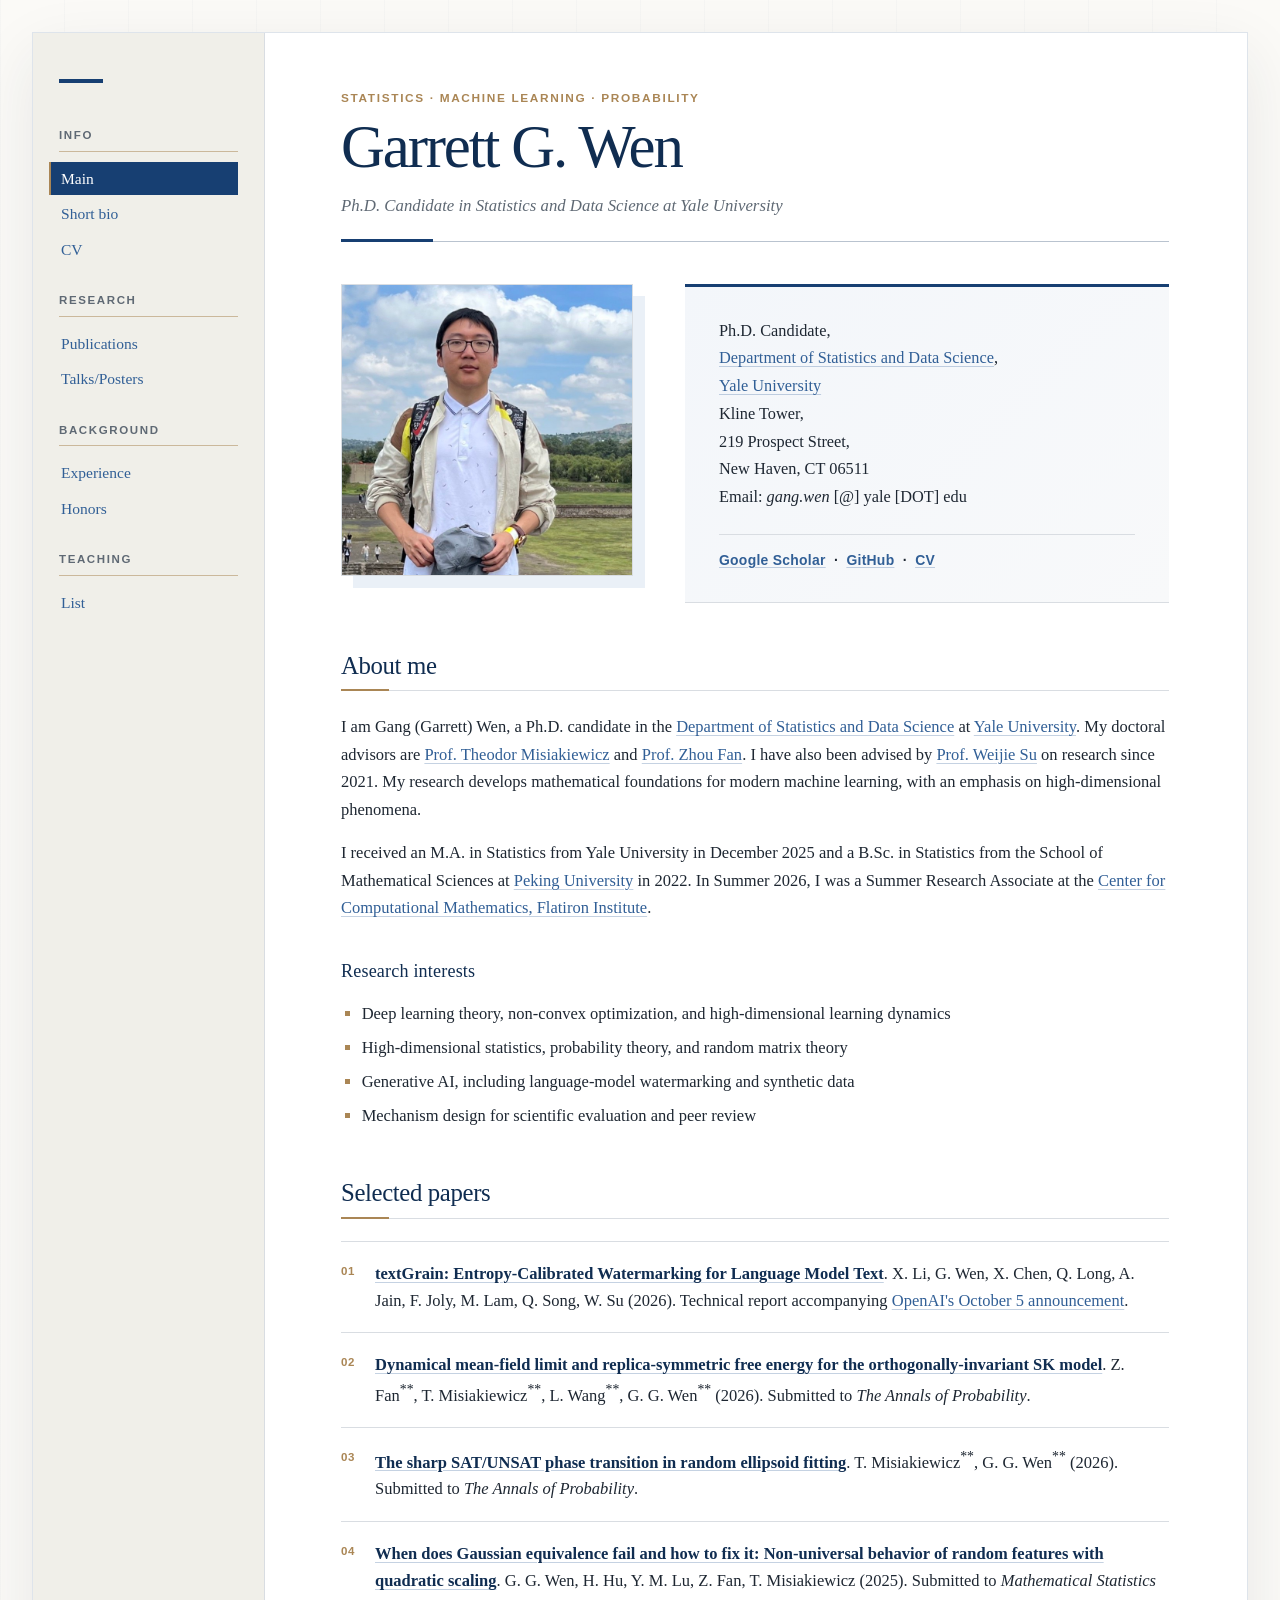
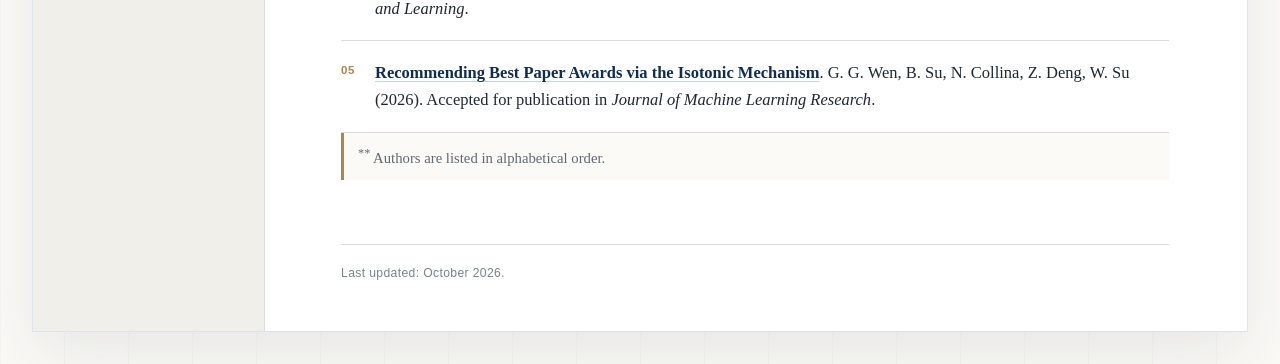
==== index.html @ 4023f6bf "Refine homepage selected papers" ====
<!DOCTYPE html>
<html lang="en">
<head>
  <meta charset="utf-8">
  <meta name="viewport" content="width=device-width, initial-scale=1">
  <meta name="description" content="Garrett G. Wen — Ph.D. candidate in Statistics and Data Science at Yale University.">
  <link rel="icon" type="image/png" sizes="32x32" href="assets/favicon-32x32.png">
  <link rel="icon" type="image/png" sizes="16x16" href="assets/favicon-16x16.png">
  <link rel="icon" type="image/png" sizes="192x192" href="assets/favicon-192x192.png">
  <link rel="apple-touch-icon" sizes="180x180" href="assets/apple-touch-icon.png">
  <link rel="stylesheet" href="jemdoc.css">
  <title>Garrett G. Wen</title>
</head>
<body>
<a class="skip-link" href="#layout-content">Skip to content</a>
<div class="site-shell">
  <aside id="layout-menu" aria-label="Site navigation">
    <nav class="menu-groups">
      <div class="menu-group">
        <div class="menu-category">Info</div>
        <div class="menu-item"><a href="index.html" class="current" aria-current="page">Main</a></div>
        <div class="menu-item"><a href="bio.html">Short bio</a></div>
        <div class="menu-item"><a href="files/CV_Garrett_Wen.pdf">CV</a></div>
      </div>
      <div class="menu-group">
        <div class="menu-category">Research</div>
        <div class="menu-item"><a href="publications.html">Publications</a></div>
        <div class="menu-item"><a href="talks.html">Talks/Posters</a></div>
      </div>
      <div class="menu-group">
        <div class="menu-category">Background</div>
        <div class="menu-item"><a href="experience.html">Experience</a></div>
        <div class="menu-item"><a href="honors.html">Honors</a></div>
      </div>
      <div class="menu-group">
        <div class="menu-category">Teaching</div>
        <div class="menu-item"><a href="teaching.html">List</a></div>
      </div>
    </nav>
  </aside>

  <main id="layout-content">
    <div id="toptitle" class="hero-title">
      <p class="eyebrow">Statistics · Machine Learning · Probability</p>
      <h1>Garrett G. Wen</h1>
      <p class="hero-subtitle">Ph.D. Candidate in Statistics and Data Science at Yale University</p>
    </div>

    <table class="imgtable">
      <tbody><tr>
        <td>
          <img class="profile-photo" src="assets/garrett-wen-profile-square.jpg" alt="Portrait of Garrett G. Wen outdoors" width="760" height="752" fetchpriority="high" decoding="async">
        </td>
        <td class="contact-block">
          <p>
            Ph.D. Candidate,<br>
            <a href="https://statistics.yale.edu">Department of Statistics and Data Science</a>,<br>
            <a href="https://www.yale.edu">Yale University</a><br>
            Kline Tower,<br>
            219 Prospect Street,<br>
            New Haven, CT 06511<br>
            Email: <i>gang.wen</i> [@] yale [DOT] edu
          </p>
          <p class="contact-links">
            <a href="https://scholar.google.com/citations?user=B0SGjmwAAAAJ&amp;hl=en">Google Scholar</a>
            &nbsp;·&nbsp;
            <a href="https://github.com/garrettwen">GitHub</a>
            &nbsp;·&nbsp;
            <a href="files/CV_Garrett_Wen.pdf">CV</a>
          </p>
        </td>
      </tr></tbody>
    </table>

    <h2>About me</h2>
    <p>
      I am Gang (Garrett) Wen, a Ph.D. candidate in the
      <a href="https://statistics.yale.edu">Department of Statistics and Data Science</a>
      at <a href="https://www.yale.edu">Yale University</a>. My doctoral advisors are
      <a href="https://misiakie.github.io">Prof. Theodor Misiakiewicz</a> and
      <a href="http://www.stat.yale.edu/~zf59/">Prof. Zhou Fan</a>.
      I have also been advised by
      <a href="https://www.weijie-su.com/">Prof. Weijie Su</a>
      on research since 2021.
      My research develops mathematical foundations for modern machine learning,
      with an emphasis on high-dimensional phenomena.
    </p>
    <p>
      I received an M.A. in Statistics from Yale University in December 2025 and a B.Sc.
      in Statistics from the School of Mathematical Sciences at
      <a href="https://english.pku.edu.cn">Peking University</a> in 2022.
      In Summer 2026, I was a Summer Research Associate at the
      <a href="https://www.simonsfoundation.org/flatiron/center-for-computational-mathematics/">
      Center for Computational Mathematics, Flatiron Institute</a>.
    </p>

    <h3>Research interests</h3>
    <ul>
      <li><p>Deep learning theory, non-convex optimization, and high-dimensional learning dynamics</p></li>
      <li><p>High-dimensional statistics, probability theory, and random matrix theory</p></li>
      <li><p>Generative AI, including language-model watermarking and synthetic data</p></li>
      <li><p>Mechanism design for scientific evaluation and peer review</p></li>
    </ul>

    <h2>Selected papers</h2>
    <ul class="paper-list">
      <li>
        <p>
          <a class="paper-title" href="https://cdn.openai.com/pdf/e9508624-d767-41b6-a26d-e34ca798ada6/textgrain-entropy-calibrated-watermarking-for-language-model-text.pdf">textGrain: Entropy-Calibrated Watermarking for Language Model Text</a>.
          X. Li, G. Wen, X. Chen, Q. Long, A. Jain, F. Joly, M. Lam, Q. Song, W. Su (2026).
          Technical report accompanying <a href="https://openai.com/index/eu-text-provenance/">OpenAI's October 5 announcement</a>.
        </p>
      </li>
      <li>
        <p>
          <a class="paper-title" href="https://arxiv.org/abs/2607.10102">Dynamical mean-field limit and replica-symmetric free energy for the orthogonally-invariant SK model</a>.
          Z. Fan<sup>**</sup>, T. Misiakiewicz<sup>**</sup>, L. Wang<sup>**</sup>,
          G. G. Wen<sup>**</sup> (2026). Submitted to <span class="venue">The Annals of Probability</span>.
        </p>
      </li>
      <li>
        <p>
          <a class="paper-title" href="https://arxiv.org/abs/2608.10184">The sharp SAT/UNSAT phase transition in random ellipsoid fitting</a>.
          T. Misiakiewicz<sup>**</sup>, G. G. Wen<sup>**</sup> (2026).
          Submitted to <span class="venue">The Annals of Probability</span>.
        </p>
      </li>
      <li>
        <p>
          <a class="paper-title" href="https://arxiv.org/abs/2512.03325">When does Gaussian equivalence fail and how to fix it: Non-universal behavior of random features with quadratic scaling</a>.
          G. G. Wen, H. Hu, Y. M. Lu, Z. Fan, T. Misiakiewicz (2025).
          Submitted to <span class="venue">Mathematical Statistics and Learning</span>.
        </p>
      </li>
      <li>
        <p>
          <a class="paper-title" href="https://arxiv.org/abs/2601.15249">Recommending Best Paper Awards via the Isotonic Mechanism</a>.
          G. G. Wen, B. Su, N. Collina, Z. Deng, W. Su (2026).
          Accepted for publication in <span class="venue">Journal of Machine Learning Research</span>.
        </p>
      </li>
    </ul>
    <p class="note"><sup>**</sup> Authors are listed in alphabetical order.</p>

    <footer class="footer">
      <p>Last updated: October 2026.</p>
    </footer>
  </main>
</div>
</body>
</html>
---- jemdoc.css ----
/* Editorial academic theme inspired by Theodor Misiakiewicz's Jemdoc site.
   It preserves the grouped navigation and blue academic vocabulary while
   improving typography, spacing, hierarchy, and responsive behavior. */

:root {
  --paper: #fbfaf7;
  --surface: #ffffff;
  --navy: #173f72;
  --navy-deep: #102d51;
  --blue: #315f96;
  --blue-soft: #eaf0f7;
  --gold: #aa8655;
  --ink: #1e2732;
  --muted: #5f6974;
  --line: #d9dde2;
  --line-strong: #b9c3cf;
  --menu-bg: #f0efe9;
  --page-width: 1240px;
  --menu-width: 232px;
  --shadow: 0 22px 60px rgba(30, 39, 50, 0.09);
}

* { box-sizing: border-box; }

html {
  background: var(--paper);
  color: var(--ink);
  scroll-behavior: smooth;
}

body {
  margin: 0;
  padding: 32px;
  background:
    linear-gradient(90deg, rgba(23, 63, 114, 0.025) 1px, transparent 1px) 0 0 / 64px 64px,
    var(--paper);
  font-family: Georgia, "Times New Roman", serif;
  font-size: 16.5px;
  line-height: 1.66;
  text-rendering: optimizeLegibility;
}

::selection { background: #d7e3f1; color: var(--navy-deep); }

.skip-link {
  position: fixed;
  top: -60px;
  left: 16px;
  z-index: 100;
  padding: 10px 16px;
  color: #ffffff;
  background: var(--navy-deep);
  border-radius: 0 0 4px 4px;
}

.skip-link:focus { top: 0; }

.site-shell {
  display: grid;
  grid-template-columns: var(--menu-width) minmax(0, 1fr);
  width: min(100%, var(--page-width));
  min-height: calc(100vh - 64px);
  margin: 0 auto;
  overflow: clip;
  background: var(--surface);
  border: 1px solid rgba(23, 63, 114, 0.14);
  box-shadow: var(--shadow);
}

#layout-menu {
  position: relative;
  align-self: stretch;
  width: var(--menu-width);
  padding: 46px 26px 40px;
  background: var(--menu-bg);
  border-right: 1px solid var(--line);
  text-align: left;
}

#layout-menu::before {
  display: block;
  width: 44px;
  height: 4px;
  margin-bottom: 46px;
  background: var(--navy);
  content: "";
}

.menu-groups { position: sticky; top: 38px; }
.menu-group + .menu-group { margin-top: 28px; }

.menu-category {
  margin: 0 0 10px;
  padding: 0 0 8px;
  color: var(--muted);
  border-bottom: 1px solid rgba(170, 134, 85, 0.52);
  font-family: -apple-system, BlinkMacSystemFont, "Segoe UI", sans-serif;
  font-size: 0.72rem;
  font-weight: 700;
  letter-spacing: 0.14em;
  line-height: 1.2;
  text-transform: uppercase;
}

.menu-item { margin: 2px 0; }

.menu-item a {
  display: block;
  margin-left: -10px;
  padding: 7px 10px;
  color: var(--blue);
  border-left: 2px solid transparent;
  font-size: 0.97rem;
  line-height: 1.25;
  text-decoration: none;
  transition: color 160ms ease, background 160ms ease, border-color 160ms ease;
}

.menu-item a:hover,
.menu-item a:focus-visible {
  color: var(--navy-deep);
  background: rgba(255, 255, 255, 0.58);
  border-left-color: var(--gold);
}

.menu-item a.current {
  color: #ffffff;
  background: var(--navy);
  border-left-color: var(--gold);
}

#layout-content {
  width: 100%;
  min-width: 0;
  max-width: 980px;
  padding: 58px clamp(40px, 6vw, 76px) 48px;
  background: var(--surface);
  text-align: left;
}

#toptitle {
  position: relative;
  margin: 0 0 42px;
  padding: 0 0 22px;
  border-bottom: 1px solid var(--line-strong);
}

#toptitle::after {
  position: absolute;
  bottom: -1px;
  left: 0;
  width: 92px;
  height: 3px;
  background: var(--navy);
  content: "";
}

#toptitle h1 {
  margin: 0;
  padding: 0;
  color: var(--navy-deep);
  border: 0;
  font-size: clamp(2.35rem, 5vw, 3.8rem);
  font-weight: 500;
  letter-spacing: -0.035em;
  line-height: 1.02;
}

.eyebrow {
  margin: 0 0 10px;
  color: var(--gold);
  font-family: -apple-system, BlinkMacSystemFont, "Segoe UI", sans-serif;
  font-size: 0.74rem;
  font-weight: 700;
  letter-spacing: 0.14em;
  line-height: 1.3;
  text-transform: uppercase;
}

.hero-subtitle {
  max-width: 670px;
  margin: 16px 0 0;
  color: var(--muted);
  font-size: 1.05rem;
  font-style: italic;
  line-height: 1.45;
}

h1, h2, h3 { color: var(--navy-deep); font-weight: 500; }
h1 { font-size: 2.7rem; }

h2 {
  position: relative;
  margin: 48px 0 22px;
  padding: 0 0 10px;
  border-bottom: 1px solid var(--line);
  font-size: 1.55rem;
  letter-spacing: -0.015em;
  line-height: 1.2;
}

h2::after {
  position: absolute;
  bottom: -1px;
  left: 0;
  width: 48px;
  height: 2px;
  background: var(--gold);
  content: "";
}

h3 {
  margin: 34px 0 14px;
  padding: 0;
  font-size: 1.13rem;
  letter-spacing: 0.01em;
}

p { margin: 0 0 1em; }

a {
  color: var(--blue);
  text-decoration-color: rgba(49, 95, 150, 0.28);
  text-decoration-line: underline;
  text-decoration-thickness: 1px;
  text-underline-offset: 0.16em;
  transition: color 140ms ease, text-decoration-color 140ms ease;
}

a:hover,
a:focus-visible {
  color: var(--navy-deep);
  text-decoration-color: var(--gold);
}

a:focus-visible { outline: 2px solid var(--gold); outline-offset: 3px; }

ul, ol, dl { margin-top: 0.25em; margin-bottom: 1em; }
ul { padding-left: 1.25em; list-style-type: square; }
li::marker { color: var(--gold); }
li p { margin-bottom: 0.42em; }

.imgtable {
  width: 100%;
  margin: 0 0 42px;
  border: 0;
  border-collapse: separate;
  border-spacing: 0;
}

.imgtable tbody {
  display: block;
}

.imgtable tr {
  display: grid;
  grid-template-columns: minmax(240px, 292px) minmax(0, 1fr);
  gap: clamp(28px, 5vw, 52px);
  align-items: stretch;
}

.imgtable td {
  display: block;
  padding: 0;
  border: 0;
  text-align: left;
  vertical-align: top;
}

.profile-photo {
  display: block;
  width: 100%;
  height: auto;
  min-height: 0;
  max-height: none;
  aspect-ratio: 1;
  object-fit: cover;
  object-position: center;
  border: 1px solid var(--line);
  box-shadow: 12px 12px 0 var(--blue-soft);
}

.contact-block {
  min-width: 0;
  padding: 30px 34px !important;
  background: linear-gradient(135deg, #f3f6fa 0%, #f8f9fa 100%);
  border-top: 3px solid var(--navy) !important;
  border-bottom: 1px solid var(--line) !important;
}

.contact-block p:first-child {
  margin-bottom: 1.4em;
  font-size: 1.02rem;
  line-height: 1.7;
}

.contact-links {
  margin: 0;
  padding-top: 14px;
  border-top: 1px solid var(--line);
  font-family: -apple-system, BlinkMacSystemFont, "Segoe UI", sans-serif;
  font-size: 0.87rem;
  font-weight: 600;
  letter-spacing: 0.02em;
}

.note {
  padding: 10px 14px;
  color: var(--muted);
  background: var(--paper);
  border-left: 3px solid var(--gold);
  font-size: 0.92rem;
}

.paper-list {
  margin: 0;
  padding: 0;
  list-style: none;
  counter-reset: papers;
}

.paper-list > li {
  position: relative;
  margin: 0;
  padding: 18px 0 18px 34px;
  border-top: 1px solid var(--line);
  counter-increment: papers;
}

.paper-list > li:last-child { border-bottom: 1px solid var(--line); }

.paper-list > li::before {
  position: absolute;
  top: 20px;
  left: 0;
  color: var(--gold);
  content: counter(papers, decimal-leading-zero);
  font-family: -apple-system, BlinkMacSystemFont, "Segoe UI", sans-serif;
  font-size: 0.72rem;
  font-weight: 700;
  letter-spacing: 0.06em;
}

.paper-list > li p { margin: 0; }

.paper-title,
.paper-list > li > p > a:first-child {
  color: var(--navy-deep);
  font-weight: 600;
}

.venue { font-style: italic; }

.tag {
  display: inline-block;
  padding: 0 0.35em;
  color: var(--navy-deep);
  background: #e8edf4;
  border-radius: 2px;
  font-family: -apple-system, BlinkMacSystemFont, "Segoe UI", sans-serif;
  font-size: 0.82em;
  font-weight: 700;
}

.timeline {
  margin: 0;
  padding: 0;
  list-style: none;
}

.timeline > li {
  display: grid;
  grid-template-columns: minmax(0, 1fr) auto;
  gap: 7px 24px;
  margin: 0;
  padding: 19px 0 20px;
  border-top: 1px solid var(--line);
}

.timeline > li:last-child { border-bottom: 1px solid var(--line); }
.timeline > li::marker { content: ""; }

.timeline .date {
  align-self: start;
  padding: 3px 8px;
  color: var(--navy);
  background: var(--blue-soft);
  border-radius: 2px;
  font-family: -apple-system, BlinkMacSystemFont, "Segoe UI", sans-serif;
  font-size: 0.78rem;
  font-weight: 650;
  line-height: 1.35;
  white-space: nowrap;
}

.timeline .details {
  grid-column: 1 / -1;
  color: var(--muted);
  font-size: 0.95rem;
  line-height: 1.55;
}

.record-list,
.course-list {
  margin: 0;
  padding: 0;
  list-style: none;
}

.record,
.course-list > li {
  margin: 0;
  padding: 24px 0 26px;
  border-top: 1px solid var(--line);
}

.record:last-child,
.course-list > li:last-child {
  border-bottom: 1px solid var(--line);
}

.record-header {
  display: grid;
  gap: 4px;
  margin-bottom: 17px;
}

.record-institution {
  color: var(--navy-deep);
  font-size: 1.1rem;
  font-weight: 600;
  letter-spacing: -0.01em;
  line-height: 1.35;
}

.record-location {
  color: var(--muted);
  font-family: -apple-system, BlinkMacSystemFont, "Segoe UI", sans-serif;
  font-size: 0.78rem;
  font-weight: 600;
  letter-spacing: 0.035em;
  line-height: 1.45;
}

.role-list {
  display: grid;
  gap: 13px;
  margin-left: 2px;
  padding-left: 17px;
  border-left: 2px solid var(--blue-soft);
}

.role {
  min-width: 0;
}

.role + .role {
  padding-top: 13px;
  border-top: 1px solid rgba(217, 221, 226, 0.72);
}

.role-header,
.course-header {
  display: grid;
  grid-template-columns: minmax(0, 1fr) auto;
  gap: 8px 22px;
  align-items: start;
}

.role-title,
.course-header strong {
  color: var(--ink);
  font-weight: 600;
  line-height: 1.4;
}

.role-meta,
.record-note,
.course-meta,
.course-note {
  margin: 5px 0 0;
  color: var(--muted);
  font-size: 0.93rem;
  line-height: 1.52;
}

.record-note {
  margin-left: 19px;
}

.meta-label {
  margin-right: 0.4em;
  color: var(--navy);
  font-family: -apple-system, BlinkMacSystemFont, "Segoe UI", sans-serif;
  font-size: 0.76rem;
  font-weight: 700;
  letter-spacing: 0.055em;
  text-transform: uppercase;
}

.record-list .date,
.course-list .date,
.summary-date {
  color: var(--navy);
  font-family: -apple-system, BlinkMacSystemFont, "Segoe UI", sans-serif;
  font-size: 0.78rem;
  font-weight: 650;
  line-height: 1.45;
  white-space: nowrap;
}

.teaching-summary {
  margin: 0 0 20px;
  padding: 18px 20px;
  background: linear-gradient(135deg, #f3f6fa 0%, #fafafa 100%);
  border-left: 3px solid var(--navy);
}

.teaching-summary .eyebrow {
  margin-bottom: 6px;
}

.teaching-summary p {
  display: flex;
  gap: 18px;
  align-items: baseline;
  justify-content: space-between;
  margin: 0;
}

.course-note a {
  margin-left: 0.55em;
  font-family: -apple-system, BlinkMacSystemFont, "Segoe UI", sans-serif;
  font-size: 0.88em;
  font-weight: 650;
}

.compact-list li { margin-bottom: 0.45em; }

.footer {
  margin-top: 64px;
  padding-top: 18px;
  color: #7a838c;
  border-top: 1px solid var(--line);
  font-family: -apple-system, BlinkMacSystemFont, "Segoe UI", sans-serif;
  font-size: 0.76rem;
  letter-spacing: 0.03em;
}

.footer p { margin: 0; }

@media (max-width: 900px) {
  body { padding: 0; background: var(--surface); }

  .site-shell {
    display: block;
    width: 100%;
    min-height: 100vh;
    border: 0;
    box-shadow: none;
  }

  #layout-menu {
    position: static;
    width: 100%;
    padding: 18px 24px 16px;
    border: 0;
    border-bottom: 1px solid var(--line);
  }

  #layout-menu::before { width: 34px; height: 3px; margin-bottom: 18px; }

  .menu-groups {
    position: static;
    display: grid;
    grid-template-columns: repeat(4, minmax(0, 1fr));
    gap: 20px;
  }

  .menu-group + .menu-group { margin-top: 0; }
  .menu-item a { margin-left: -7px; padding: 5px 7px; font-size: 0.9rem; }

  #layout-content {
    max-width: 820px;
    margin: 0 auto;
    padding: 46px 32px 42px;
  }
}

@media (max-width: 680px) {
  body { font-size: 15.8px; }
  #layout-menu { padding: 16px 18px 13px; }

  .menu-groups {
    grid-template-columns: repeat(2, minmax(0, 1fr));
    gap: 16px 22px;
  }

  #layout-content { padding: 38px 20px 36px; }
  #toptitle { margin-bottom: 30px; }
  #toptitle h1 { font-size: clamp(2.25rem, 12vw, 3rem); }
  .hero-subtitle { font-size: 0.98rem; }
  h2 { margin-top: 40px; font-size: 1.38rem; }

  .imgtable tr { grid-template-columns: 1fr; gap: 28px; }

  .profile-photo {
    width: min(100%, 320px);
    height: auto;
    min-height: 0;
    aspect-ratio: 1;
    margin-inline: auto;
  }

  .contact-block { padding: 24px !important; }
  .timeline > li { grid-template-columns: 1fr; }
  .timeline .date { justify-self: start; }
  .timeline .details { grid-column: 1; }
  .role-header,
  .course-header { grid-template-columns: 1fr; gap: 5px; }
  .record-list .date,
  .course-list .date { white-space: normal; }
  .teaching-summary p { display: grid; gap: 4px; }
  .record-note { margin-left: 19px; }
}

@media (max-width: 420px) {
  .menu-groups { grid-template-columns: 1fr; gap: 13px; }
  .menu-category { margin-bottom: 5px; }
  .menu-item { display: inline-block; margin-right: 6px; }
  .menu-item a { display: inline-block; }
}

@media (prefers-reduced-motion: reduce) {
  html { scroll-behavior: auto; }
  *, *::before, *::after { transition-duration: 0.01ms !important; }
}

@media print {
  body { padding: 0; background: #ffffff; }
  #layout-menu, .skip-link, .footer { display: none; }
  .site-shell { display: block; border: 0; box-shadow: none; }
  #layout-content { max-width: none; padding: 0; }
  a { color: inherit; text-decoration: none; }
}
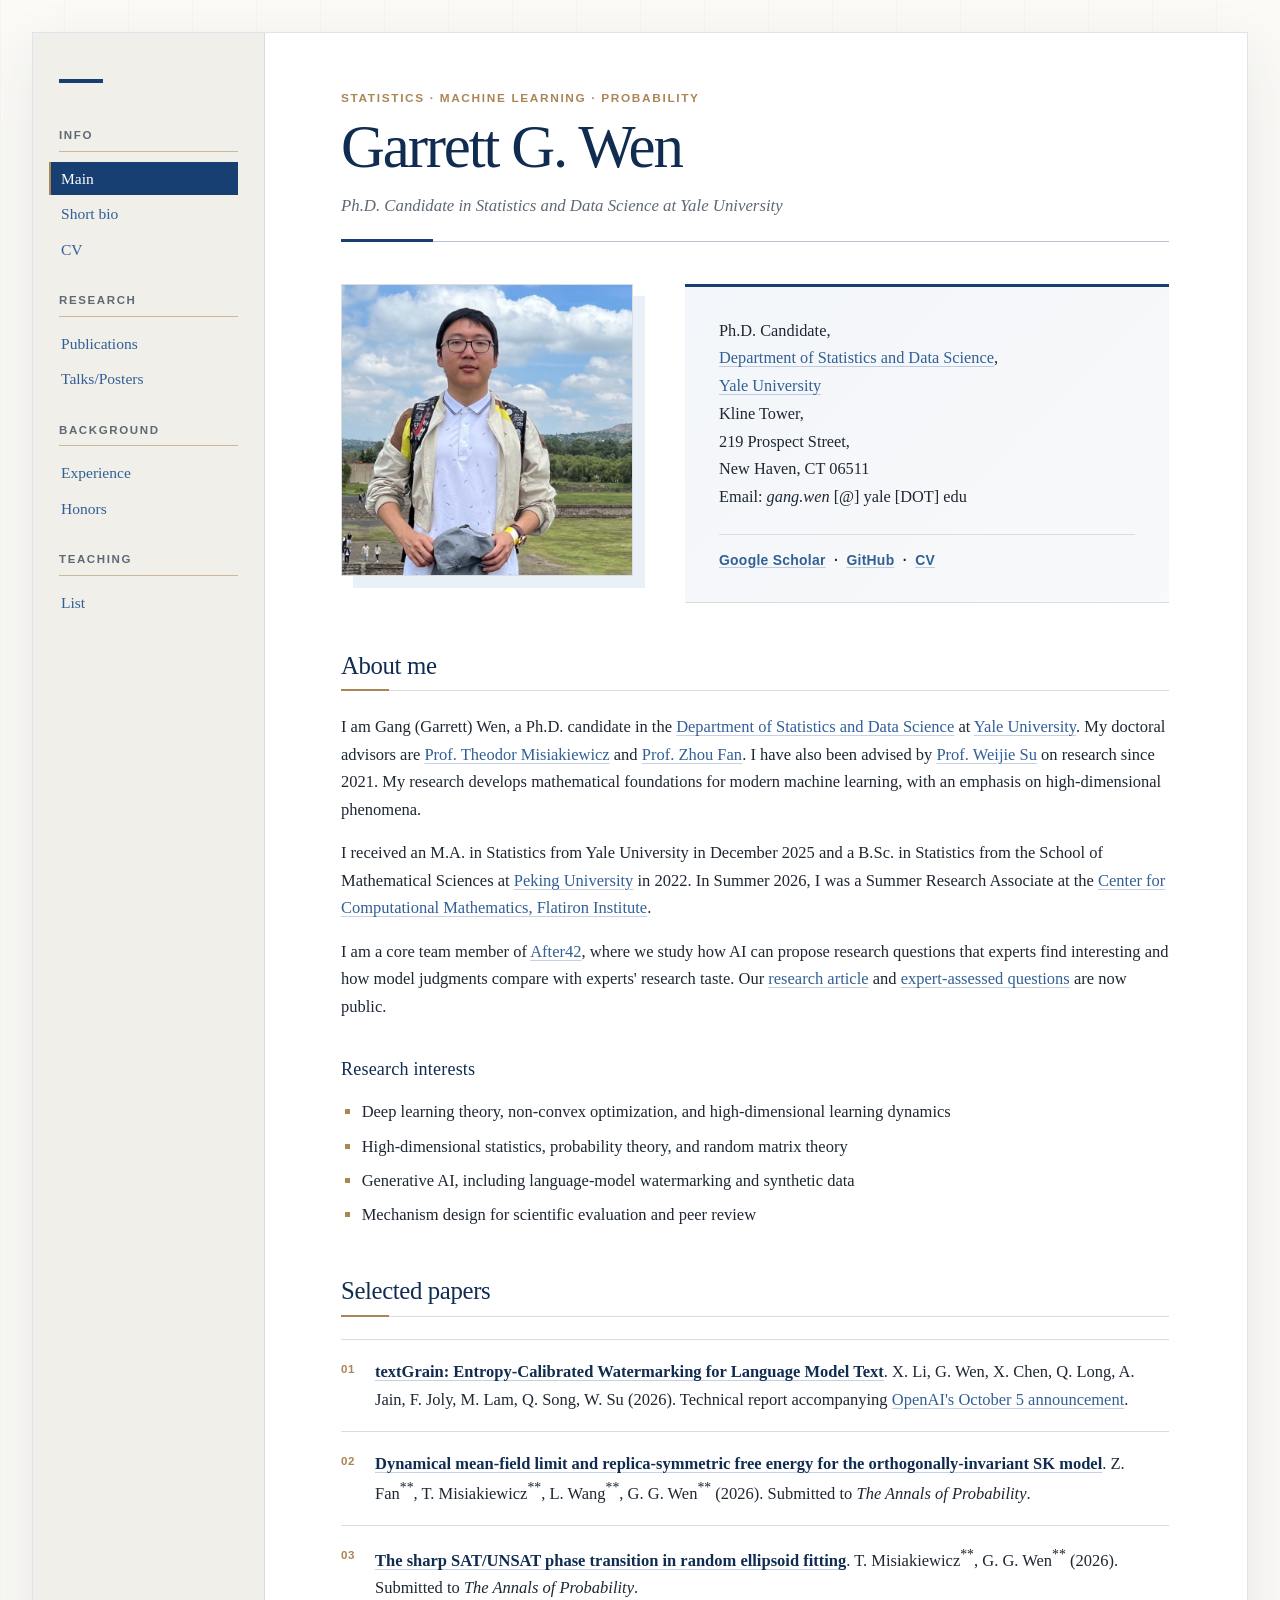
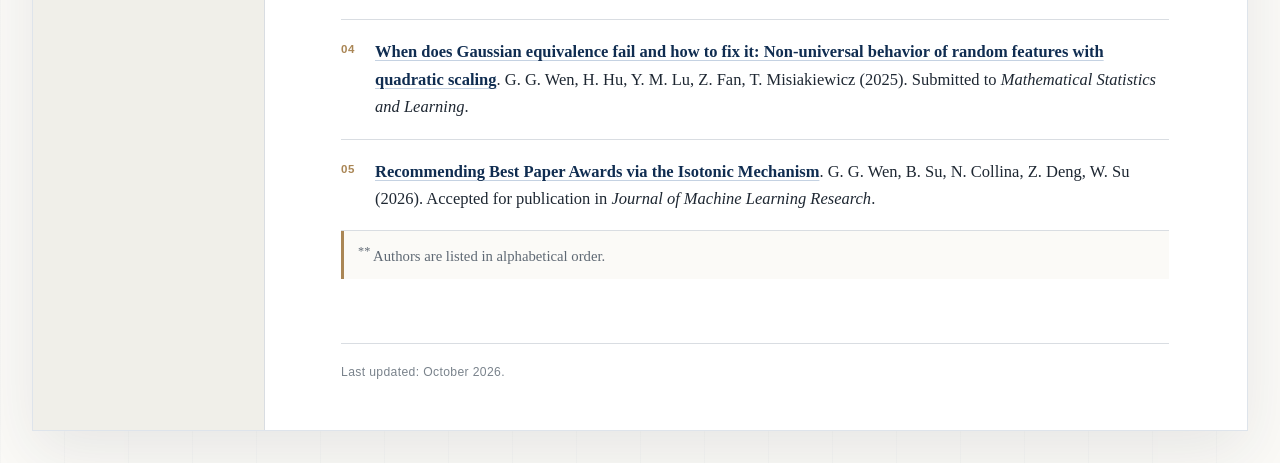
==== commit c94589e9: "Add After42 release and core team role to homepage and CV" ====
--- a/index.html
+++ b/index.html
@@ -94,6 +94,15 @@
       Center for Computational Mathematics, Flatiron Institute</a>.
     </p>
 
+    <p>
+      I am a core team member of <a href="https://after42.org/">After42</a>,
+      where we study how AI can propose research questions that experts find interesting
+      and how model judgments compare with experts' research taste.
+      Our <a href="https://after42.org/research/can-ai-propose-interesting-research-questions/">research article</a>
+      and <a href="https://after42.org/questions.html">expert-assessed questions</a>
+      are now public.
+    </p>
+
     <h3>Research interests</h3>
     <ul>
       <li><p>Deep learning theory, non-convex optimization, and high-dimensional learning dynamics</p></li>
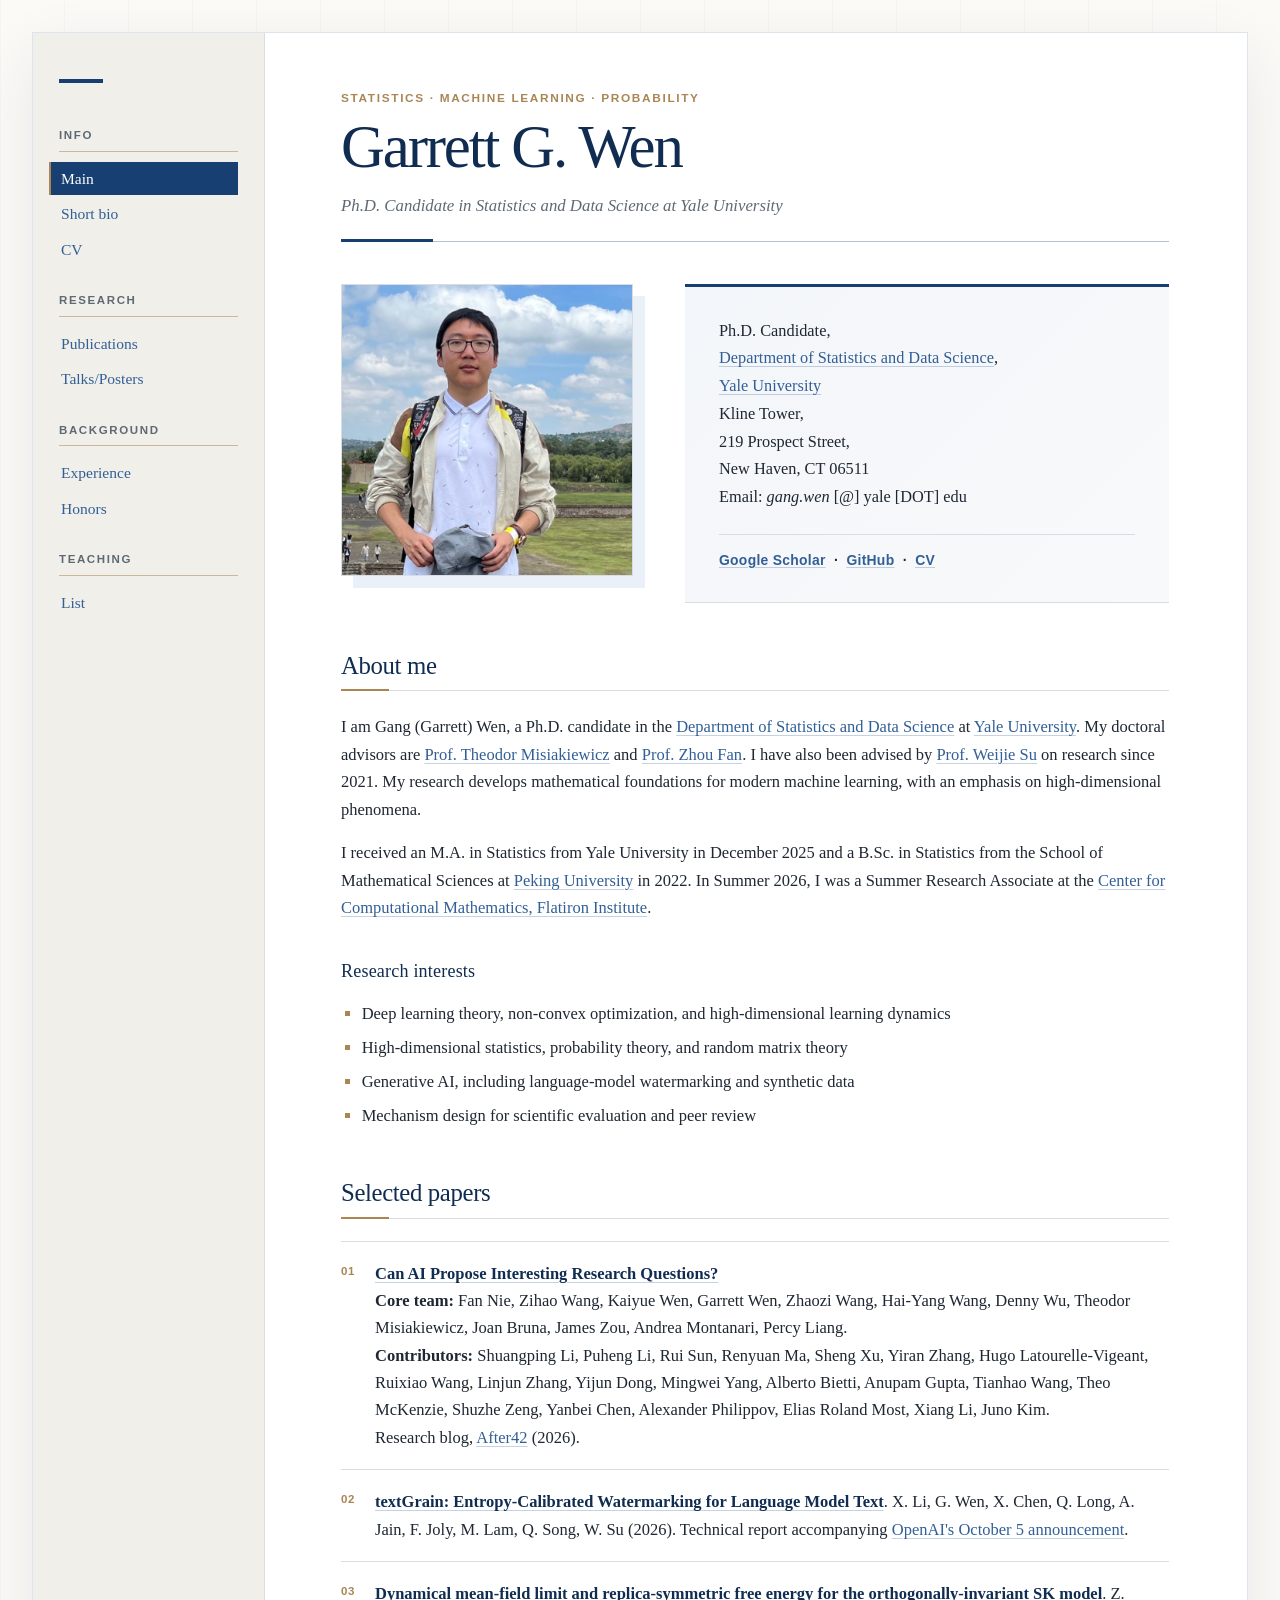
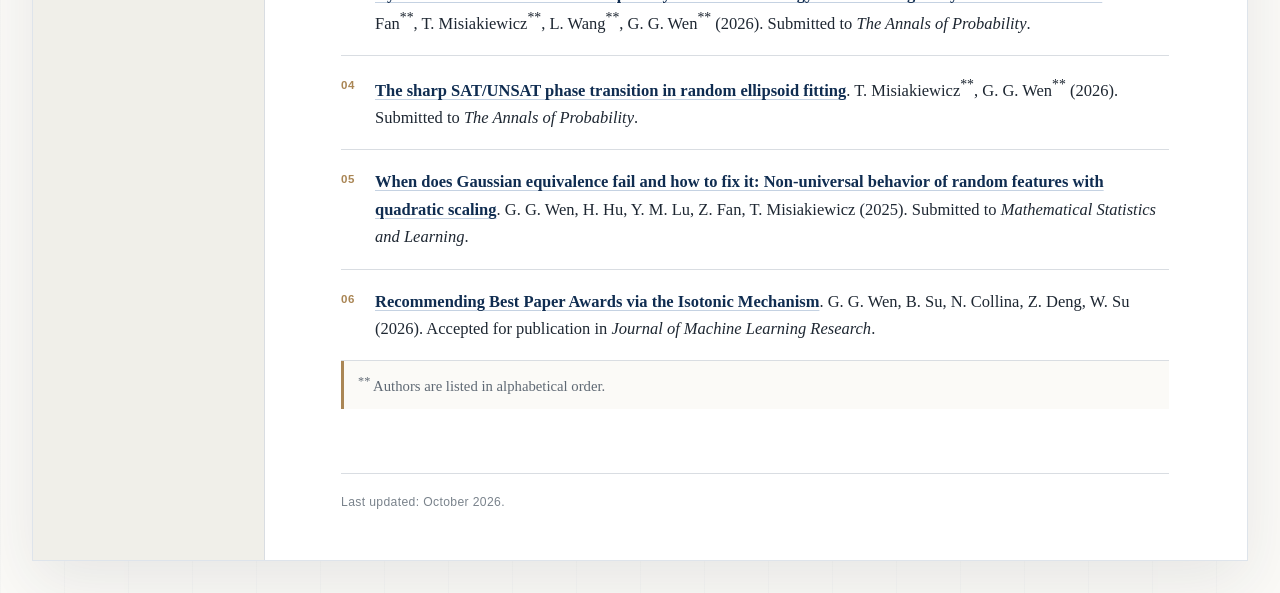
==== commit 37c0bcbc: "Move After42 from About me to selected papers" ====
--- a/index.html
+++ b/index.html
@@ -94,15 +94,6 @@
       Center for Computational Mathematics, Flatiron Institute</a>.
     </p>
 
-    <p>
-      I am a core team member of <a href="https://after42.org/">After42</a>,
-      where we study how AI can propose research questions that experts find interesting
-      and how model judgments compare with experts' research taste.
-      Our <a href="https://after42.org/research/can-ai-propose-interesting-research-questions/">research article</a>
-      and <a href="https://after42.org/questions.html">expert-assessed questions</a>
-      are now public.
-    </p>
-
     <h3>Research interests</h3>
     <ul>
       <li><p>Deep learning theory, non-convex optimization, and high-dimensional learning dynamics</p></li>
@@ -113,6 +104,14 @@
 
     <h2>Selected papers</h2>
     <ul class="paper-list">
+      <li>
+        <p>
+          <a class="paper-title" href="https://after42.org/research/can-ai-propose-interesting-research-questions/">Can AI Propose Interesting Research Questions?</a>
+          <br><strong>Core team:</strong> Fan Nie, Zihao Wang, Kaiyue Wen, Garrett Wen, Zhaozi Wang, Hai-Yang Wang, Denny Wu, Theodor Misiakiewicz, Joan Bruna, James Zou, Andrea Montanari, Percy Liang.
+          <br><strong>Contributors:</strong> Shuangping Li, Puheng Li, Rui Sun, Renyuan Ma, Sheng Xu, Yiran Zhang, Hugo Latourelle-Vigeant, Ruixiao Wang, Linjun Zhang, Yijun Dong, Mingwei Yang, Alberto Bietti, Anupam Gupta, Tianhao Wang, Theo McKenzie, Shuzhe Zeng, Yanbei Chen, Alexander Philippov, Elias Roland Most, Xiang Li, Juno Kim.<br>
+          Research blog, <a href="https://after42.org/">After42</a> (2026).
+        </p>
+      </li>
       <li>
         <p>
           <a class="paper-title" href="https://cdn.openai.com/pdf/e9508624-d767-41b6-a26d-e34ca798ada6/textgrain-entropy-calibrated-watermarking-for-language-model-text.pdf">textGrain: Entropy-Calibrated Watermarking for Language Model Text</a>.
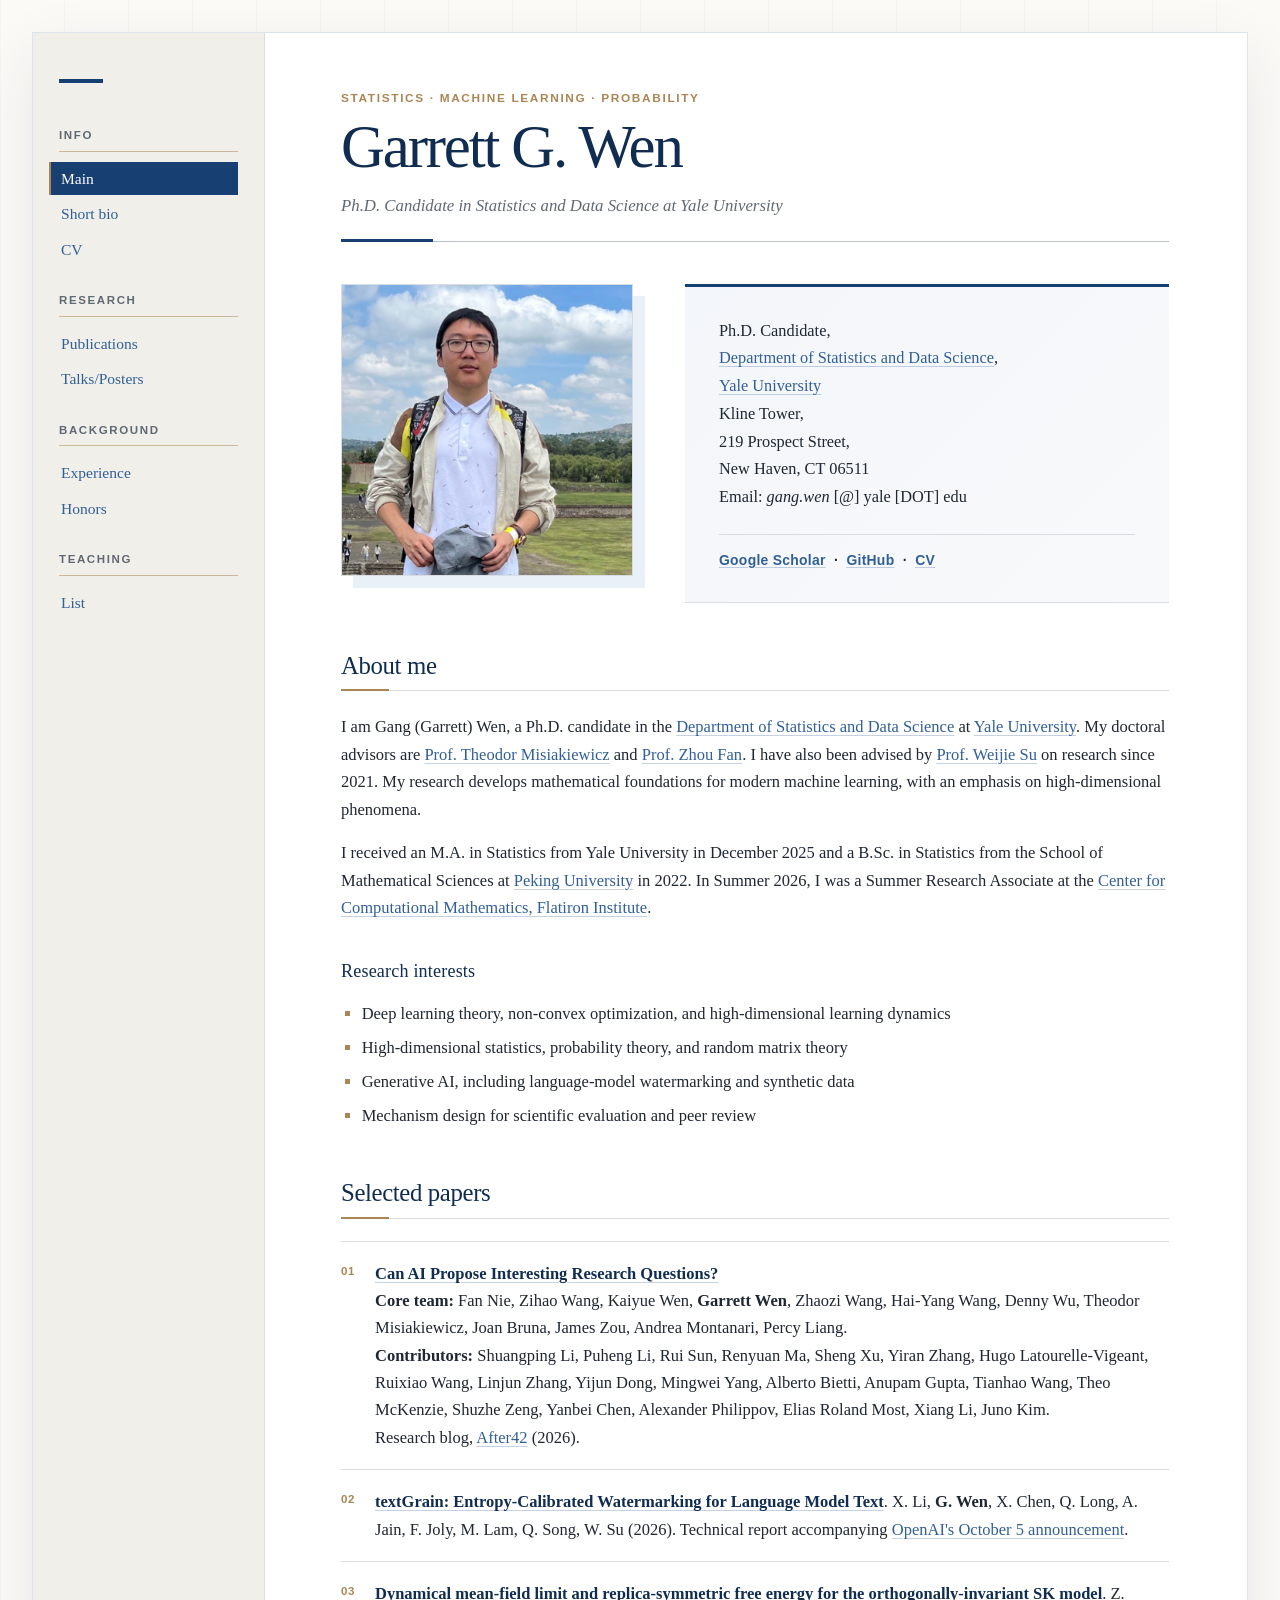
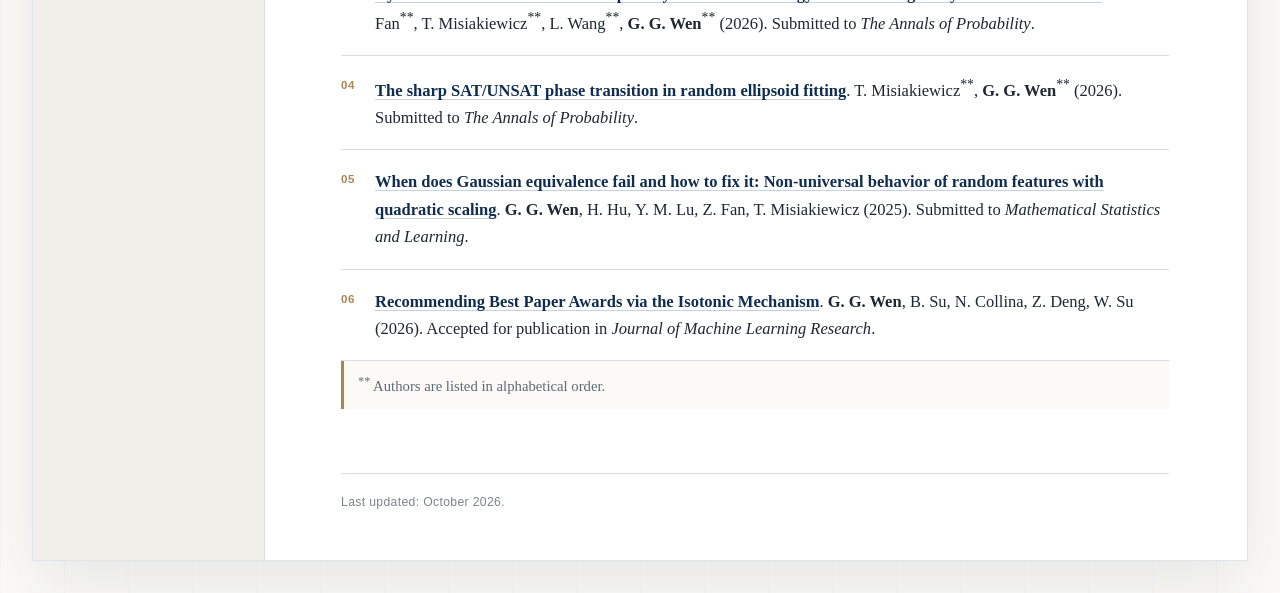
==== commit 15ef8252: "Bold own author name in selected papers, publications and CV" ====
--- a/index.html
+++ b/index.html
@@ -107,7 +107,7 @@
       <li>
         <p>
           <a class="paper-title" href="https://after42.org/research/can-ai-propose-interesting-research-questions/">Can AI Propose Interesting Research Questions?</a>
-          <br><strong>Core team:</strong> Fan Nie, Zihao Wang, Kaiyue Wen, Garrett Wen, Zhaozi Wang, Hai-Yang Wang, Denny Wu, Theodor Misiakiewicz, Joan Bruna, James Zou, Andrea Montanari, Percy Liang.
+          <br><strong>Core team:</strong> Fan Nie, Zihao Wang, Kaiyue Wen, <strong>Garrett Wen</strong>, Zhaozi Wang, Hai-Yang Wang, Denny Wu, Theodor Misiakiewicz, Joan Bruna, James Zou, Andrea Montanari, Percy Liang.
           <br><strong>Contributors:</strong> Shuangping Li, Puheng Li, Rui Sun, Renyuan Ma, Sheng Xu, Yiran Zhang, Hugo Latourelle-Vigeant, Ruixiao Wang, Linjun Zhang, Yijun Dong, Mingwei Yang, Alberto Bietti, Anupam Gupta, Tianhao Wang, Theo McKenzie, Shuzhe Zeng, Yanbei Chen, Alexander Philippov, Elias Roland Most, Xiang Li, Juno Kim.<br>
           Research blog, <a href="https://after42.org/">After42</a> (2026).
         </p>
@@ -115,7 +115,7 @@
       <li>
         <p>
           <a class="paper-title" href="https://cdn.openai.com/pdf/e9508624-d767-41b6-a26d-e34ca798ada6/textgrain-entropy-calibrated-watermarking-for-language-model-text.pdf">textGrain: Entropy-Calibrated Watermarking for Language Model Text</a>.
-          X. Li, G. Wen, X. Chen, Q. Long, A. Jain, F. Joly, M. Lam, Q. Song, W. Su (2026).
+          X. Li, <strong>G. Wen</strong>, X. Chen, Q. Long, A. Jain, F. Joly, M. Lam, Q. Song, W. Su (2026).
           Technical report accompanying <a href="https://openai.com/index/eu-text-provenance/">OpenAI's October 5 announcement</a>.
         </p>
       </li>
@@ -123,27 +123,27 @@
         <p>
           <a class="paper-title" href="https://arxiv.org/abs/2607.10102">Dynamical mean-field limit and replica-symmetric free energy for the orthogonally-invariant SK model</a>.
           Z. Fan<sup>**</sup>, T. Misiakiewicz<sup>**</sup>, L. Wang<sup>**</sup>,
-          G. G. Wen<sup>**</sup> (2026). Submitted to <span class="venue">The Annals of Probability</span>.
+          <strong>G. G. Wen</strong><sup>**</sup> (2026). Submitted to <span class="venue">The Annals of Probability</span>.
         </p>
       </li>
       <li>
         <p>
           <a class="paper-title" href="https://arxiv.org/abs/2608.10184">The sharp SAT/UNSAT phase transition in random ellipsoid fitting</a>.
-          T. Misiakiewicz<sup>**</sup>, G. G. Wen<sup>**</sup> (2026).
+          T. Misiakiewicz<sup>**</sup>, <strong>G. G. Wen</strong><sup>**</sup> (2026).
           Submitted to <span class="venue">The Annals of Probability</span>.
         </p>
       </li>
       <li>
         <p>
           <a class="paper-title" href="https://arxiv.org/abs/2512.03325">When does Gaussian equivalence fail and how to fix it: Non-universal behavior of random features with quadratic scaling</a>.
-          G. G. Wen, H. Hu, Y. M. Lu, Z. Fan, T. Misiakiewicz (2025).
+          <strong>G. G. Wen</strong>, H. Hu, Y. M. Lu, Z. Fan, T. Misiakiewicz (2025).
           Submitted to <span class="venue">Mathematical Statistics and Learning</span>.
         </p>
       </li>
       <li>
         <p>
           <a class="paper-title" href="https://arxiv.org/abs/2601.15249">Recommending Best Paper Awards via the Isotonic Mechanism</a>.
-          G. G. Wen, B. Su, N. Collina, Z. Deng, W. Su (2026).
+          <strong>G. G. Wen</strong>, B. Su, N. Collina, Z. Deng, W. Su (2026).
           Accepted for publication in <span class="venue">Journal of Machine Learning Research</span>.
         </p>
       </li>
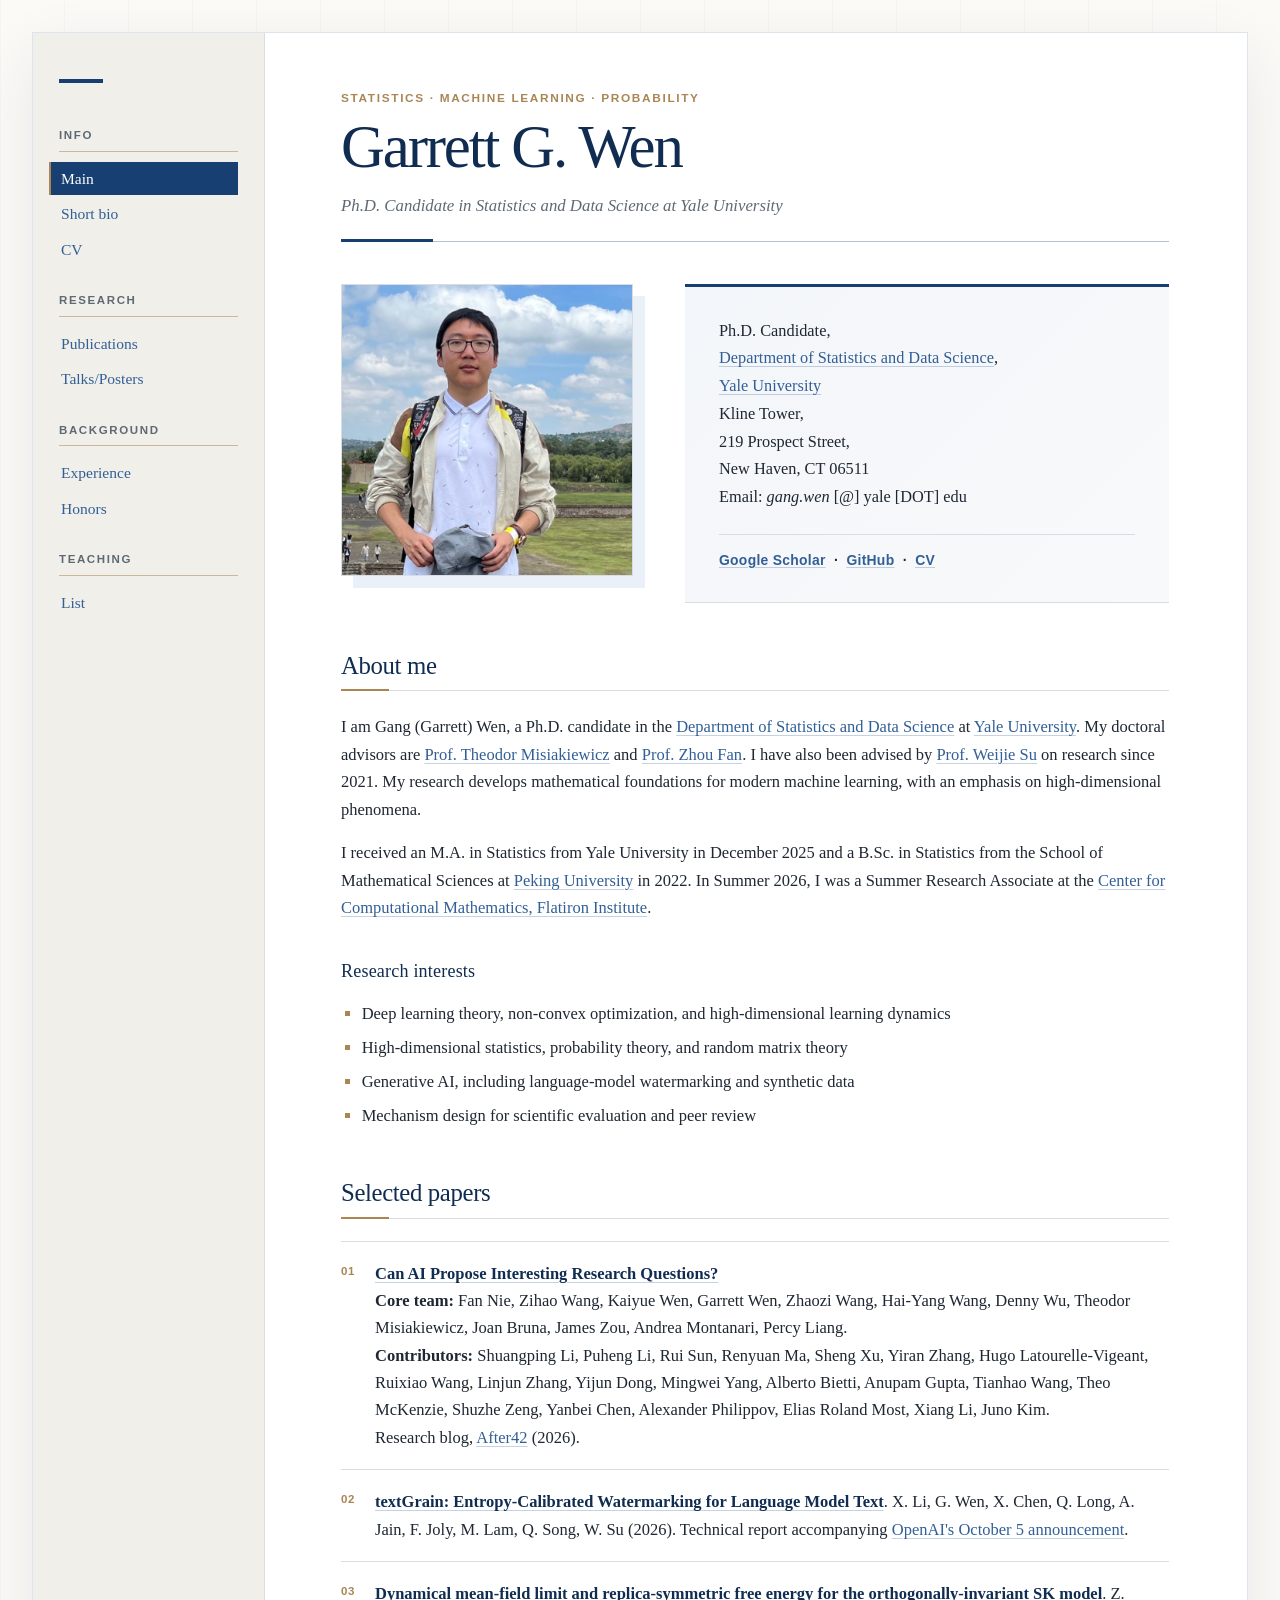
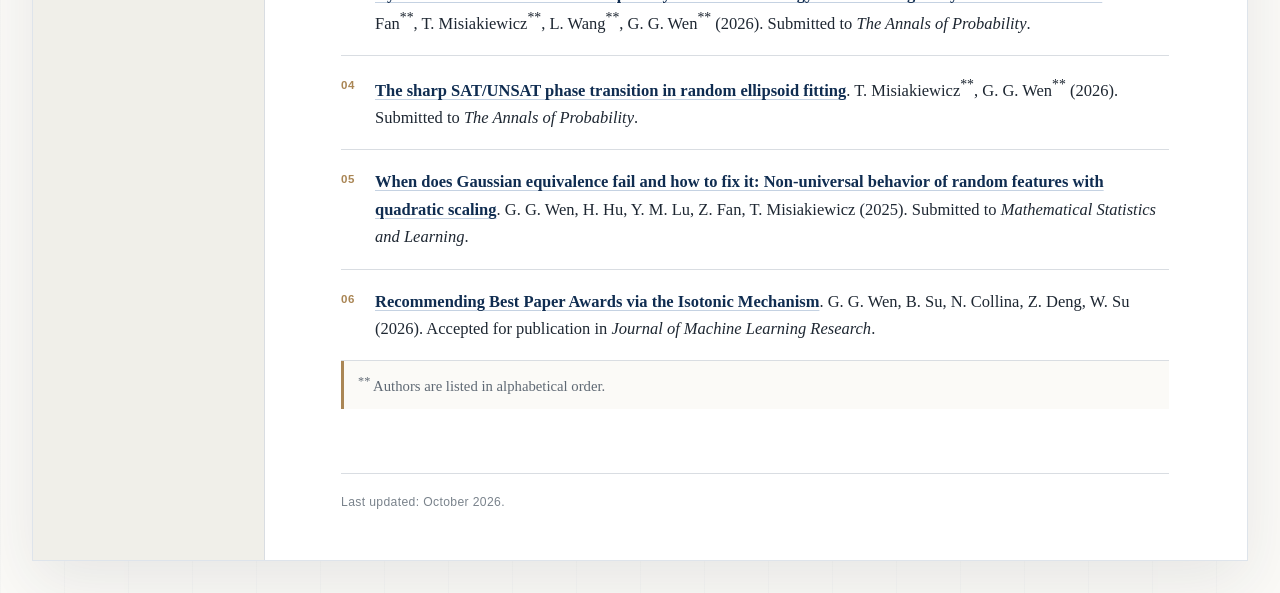
==== commit 6fbafb99: "Restore regular own-name styling in publication lists and CV" ====
--- a/index.html
+++ b/index.html
@@ -107,7 +107,7 @@
       <li>
         <p>
           <a class="paper-title" href="https://after42.org/research/can-ai-propose-interesting-research-questions/">Can AI Propose Interesting Research Questions?</a>
-          <br><strong>Core team:</strong> Fan Nie, Zihao Wang, Kaiyue Wen, <strong>Garrett Wen</strong>, Zhaozi Wang, Hai-Yang Wang, Denny Wu, Theodor Misiakiewicz, Joan Bruna, James Zou, Andrea Montanari, Percy Liang.
+          <br><strong>Core team:</strong> Fan Nie, Zihao Wang, Kaiyue Wen, Garrett Wen, Zhaozi Wang, Hai-Yang Wang, Denny Wu, Theodor Misiakiewicz, Joan Bruna, James Zou, Andrea Montanari, Percy Liang.
           <br><strong>Contributors:</strong> Shuangping Li, Puheng Li, Rui Sun, Renyuan Ma, Sheng Xu, Yiran Zhang, Hugo Latourelle-Vigeant, Ruixiao Wang, Linjun Zhang, Yijun Dong, Mingwei Yang, Alberto Bietti, Anupam Gupta, Tianhao Wang, Theo McKenzie, Shuzhe Zeng, Yanbei Chen, Alexander Philippov, Elias Roland Most, Xiang Li, Juno Kim.<br>
           Research blog, <a href="https://after42.org/">After42</a> (2026).
         </p>
@@ -115,7 +115,7 @@
       <li>
         <p>
           <a class="paper-title" href="https://cdn.openai.com/pdf/e9508624-d767-41b6-a26d-e34ca798ada6/textgrain-entropy-calibrated-watermarking-for-language-model-text.pdf">textGrain: Entropy-Calibrated Watermarking for Language Model Text</a>.
-          X. Li, <strong>G. Wen</strong>, X. Chen, Q. Long, A. Jain, F. Joly, M. Lam, Q. Song, W. Su (2026).
+          X. Li, G. Wen, X. Chen, Q. Long, A. Jain, F. Joly, M. Lam, Q. Song, W. Su (2026).
           Technical report accompanying <a href="https://openai.com/index/eu-text-provenance/">OpenAI's October 5 announcement</a>.
         </p>
       </li>
@@ -123,27 +123,27 @@
         <p>
           <a class="paper-title" href="https://arxiv.org/abs/2607.10102">Dynamical mean-field limit and replica-symmetric free energy for the orthogonally-invariant SK model</a>.
           Z. Fan<sup>**</sup>, T. Misiakiewicz<sup>**</sup>, L. Wang<sup>**</sup>,
-          <strong>G. G. Wen</strong><sup>**</sup> (2026). Submitted to <span class="venue">The Annals of Probability</span>.
+          G. G. Wen<sup>**</sup> (2026). Submitted to <span class="venue">The Annals of Probability</span>.
         </p>
       </li>
       <li>
         <p>
           <a class="paper-title" href="https://arxiv.org/abs/2608.10184">The sharp SAT/UNSAT phase transition in random ellipsoid fitting</a>.
-          T. Misiakiewicz<sup>**</sup>, <strong>G. G. Wen</strong><sup>**</sup> (2026).
+          T. Misiakiewicz<sup>**</sup>, G. G. Wen<sup>**</sup> (2026).
           Submitted to <span class="venue">The Annals of Probability</span>.
         </p>
       </li>
       <li>
         <p>
           <a class="paper-title" href="https://arxiv.org/abs/2512.03325">When does Gaussian equivalence fail and how to fix it: Non-universal behavior of random features with quadratic scaling</a>.
-          <strong>G. G. Wen</strong>, H. Hu, Y. M. Lu, Z. Fan, T. Misiakiewicz (2025).
+          G. G. Wen, H. Hu, Y. M. Lu, Z. Fan, T. Misiakiewicz (2025).
           Submitted to <span class="venue">Mathematical Statistics and Learning</span>.
         </p>
       </li>
       <li>
         <p>
           <a class="paper-title" href="https://arxiv.org/abs/2601.15249">Recommending Best Paper Awards via the Isotonic Mechanism</a>.
-          <strong>G. G. Wen</strong>, B. Su, N. Collina, Z. Deng, W. Su (2026).
+          G. G. Wen, B. Su, N. Collina, Z. Deng, W. Su (2026).
           Accepted for publication in <span class="venue">Journal of Machine Learning Research</span>.
         </p>
       </li>
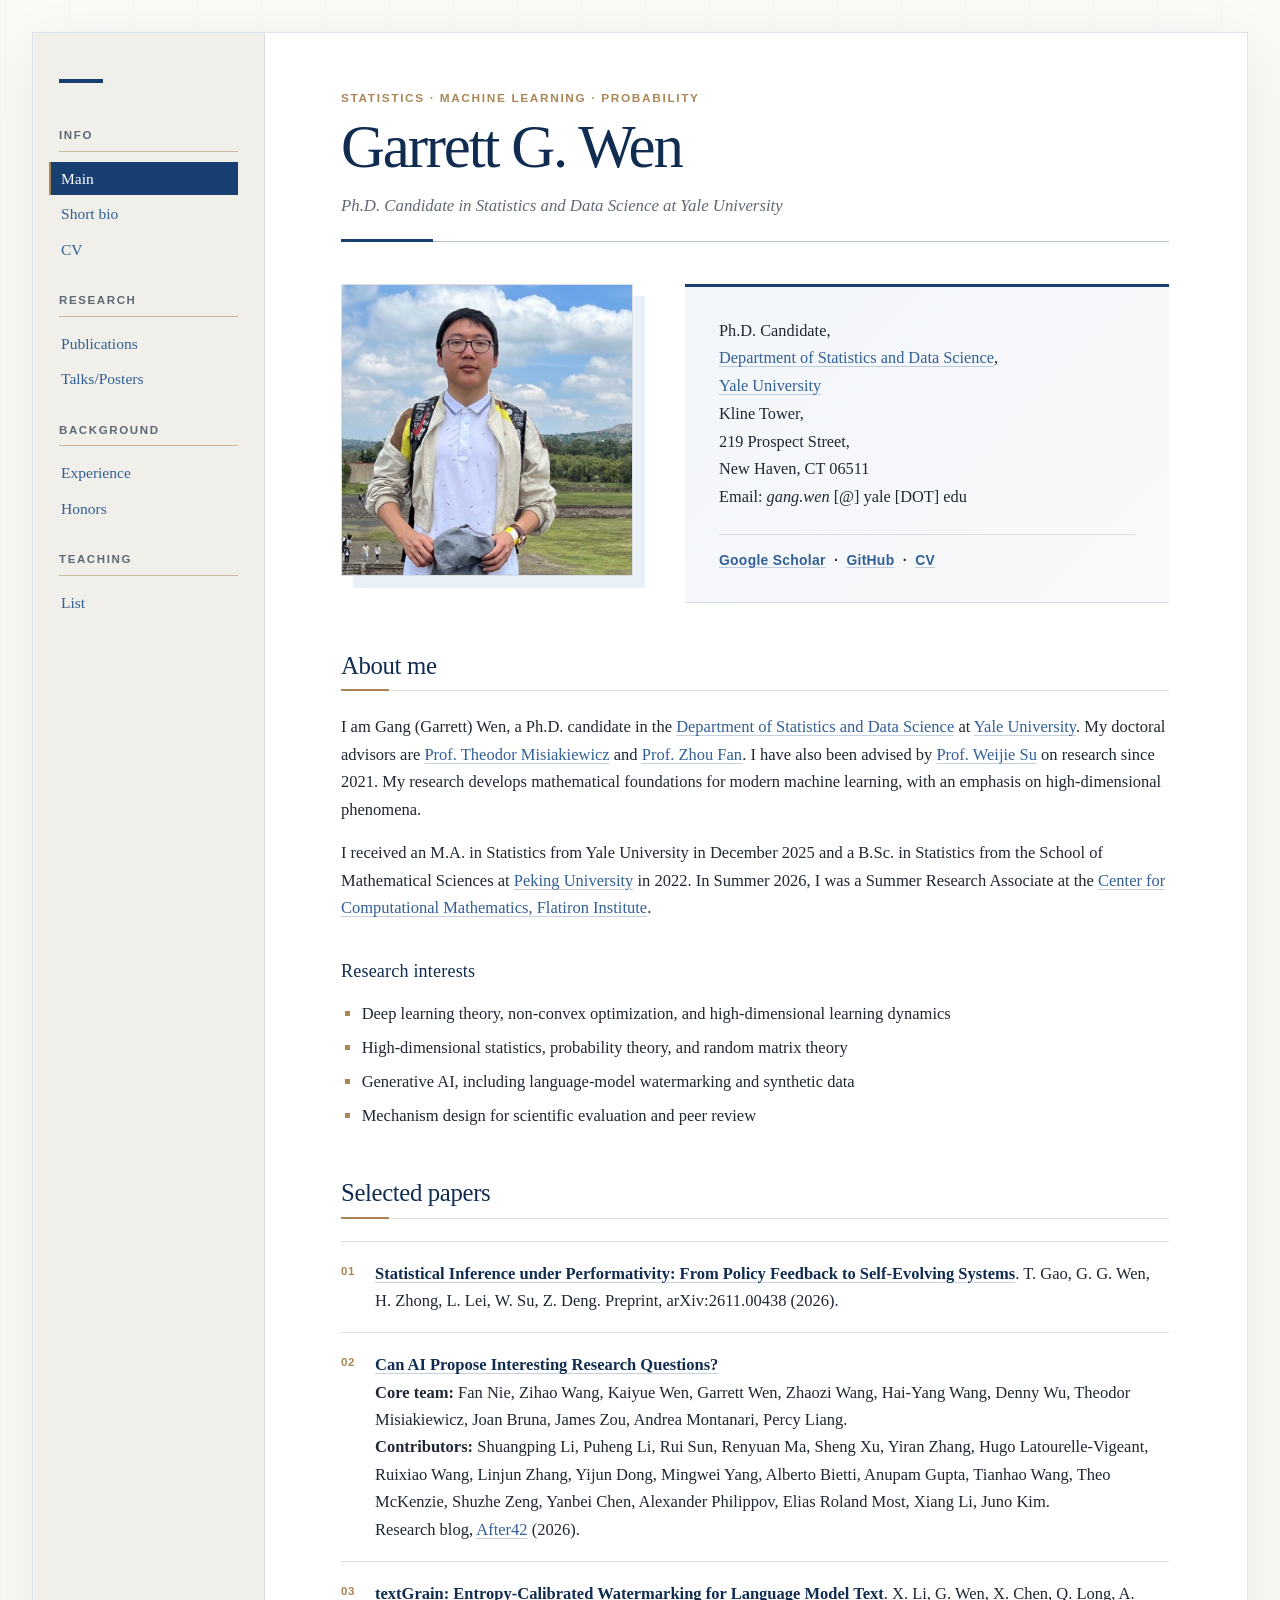
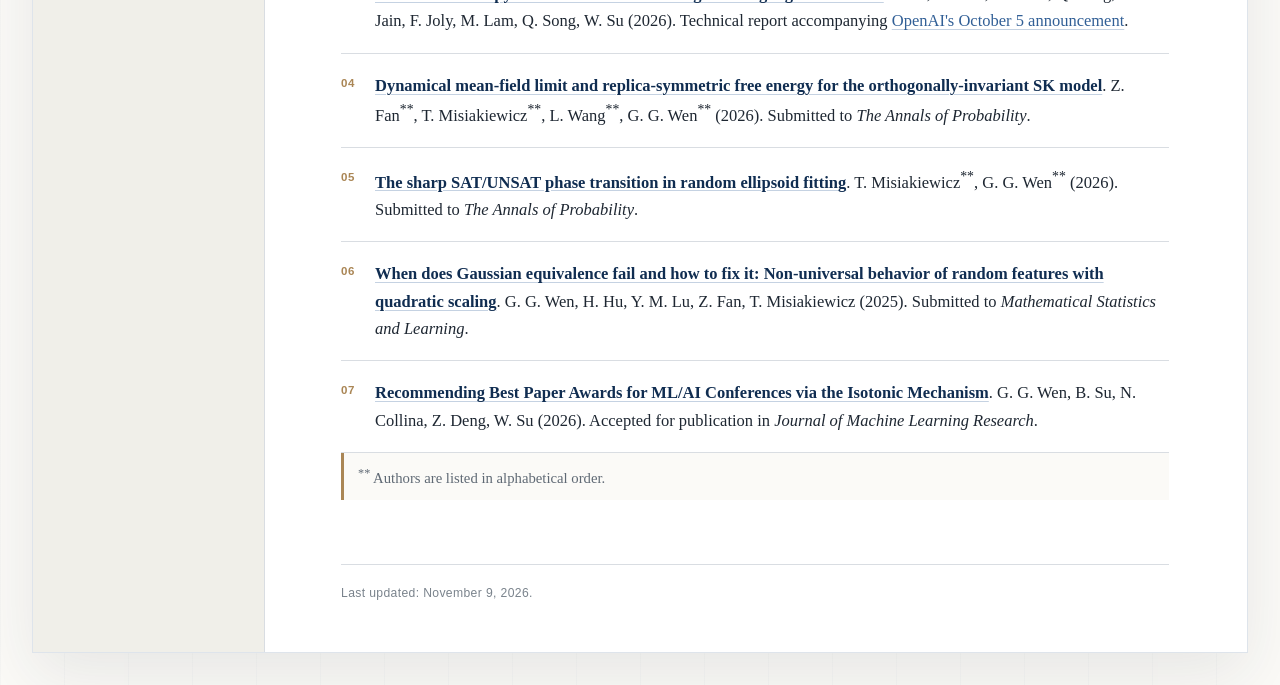
==== commit 507ff36c: "Add performativity preprint and refresh CV and publication metadata" ====
--- a/index.html
+++ b/index.html
@@ -106,6 +106,13 @@
     <ul class="paper-list">
       <li>
         <p>
+          <a class="paper-title" href="https://arxiv.org/abs/2611.00438">Statistical Inference under Performativity: From Policy Feedback to Self-Evolving Systems</a>.
+          T. Gao, G. G. Wen, H. Zhong, L. Lei, W. Su, Z. Deng.
+          Preprint, arXiv:2611.00438 (2026).
+        </p>
+      </li>
+      <li>
+        <p>
           <a class="paper-title" href="https://after42.org/research/can-ai-propose-interesting-research-questions/">Can AI Propose Interesting Research Questions?</a>
           <br><strong>Core team:</strong> Fan Nie, Zihao Wang, Kaiyue Wen, Garrett Wen, Zhaozi Wang, Hai-Yang Wang, Denny Wu, Theodor Misiakiewicz, Joan Bruna, James Zou, Andrea Montanari, Percy Liang.
           <br><strong>Contributors:</strong> Shuangping Li, Puheng Li, Rui Sun, Renyuan Ma, Sheng Xu, Yiran Zhang, Hugo Latourelle-Vigeant, Ruixiao Wang, Linjun Zhang, Yijun Dong, Mingwei Yang, Alberto Bietti, Anupam Gupta, Tianhao Wang, Theo McKenzie, Shuzhe Zeng, Yanbei Chen, Alexander Philippov, Elias Roland Most, Xiang Li, Juno Kim.<br>
@@ -142,7 +149,7 @@
       </li>
       <li>
         <p>
-          <a class="paper-title" href="https://arxiv.org/abs/2601.15249">Recommending Best Paper Awards via the Isotonic Mechanism</a>.
+          <a class="paper-title" href="https://arxiv.org/abs/2601.15249">Recommending Best Paper Awards for ML/AI Conferences via the Isotonic Mechanism</a>.
           G. G. Wen, B. Su, N. Collina, Z. Deng, W. Su (2026).
           Accepted for publication in <span class="venue">Journal of Machine Learning Research</span>.
         </p>
@@ -151,7 +158,7 @@
     <p class="note"><sup>**</sup> Authors are listed in alphabetical order.</p>
 
     <footer class="footer">
-      <p>Last updated: October 2026.</p>
+      <p>Last updated: November 9, 2026.</p>
     </footer>
   </main>
 </div>
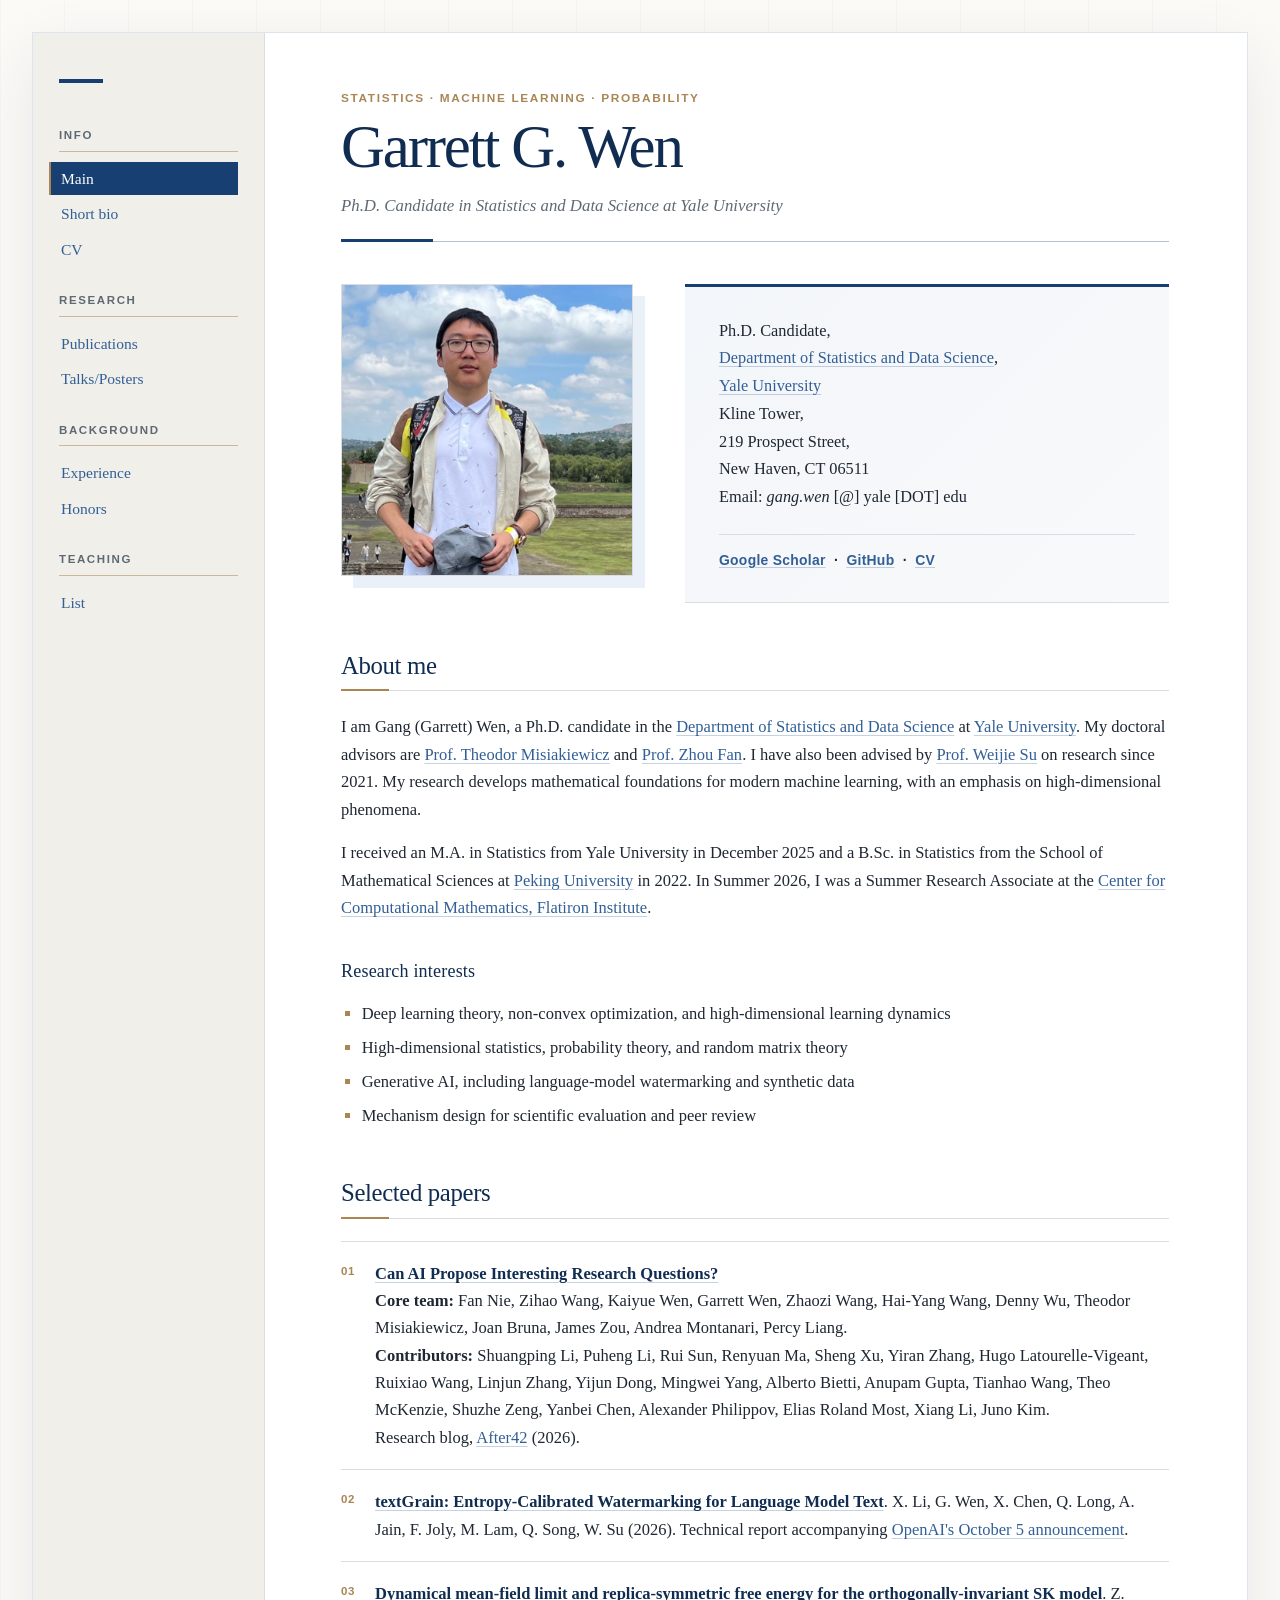
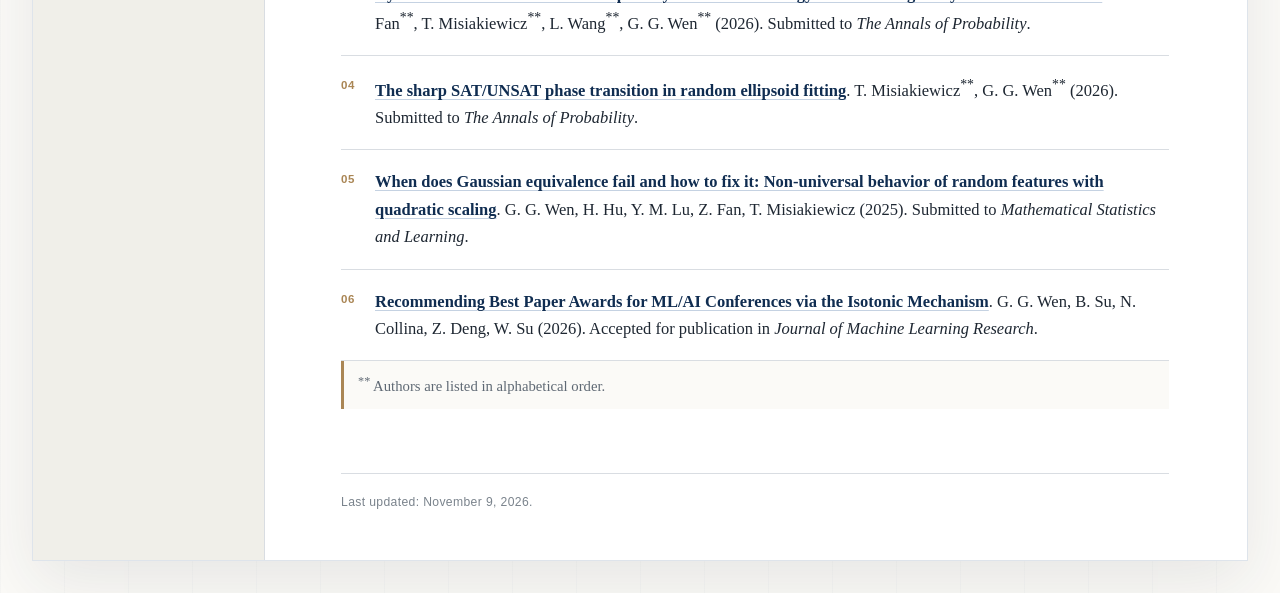
==== commit c7742e31: "Restore author-selected homepage paper list" ====
--- a/index.html
+++ b/index.html
@@ -106,13 +106,6 @@
     <ul class="paper-list">
       <li>
         <p>
-          <a class="paper-title" href="https://arxiv.org/abs/2611.00438">Statistical Inference under Performativity: From Policy Feedback to Self-Evolving Systems</a>.
-          T. Gao, G. G. Wen, H. Zhong, L. Lei, W. Su, Z. Deng.
-          Preprint, arXiv:2611.00438 (2026).
-        </p>
-      </li>
-      <li>
-        <p>
           <a class="paper-title" href="https://after42.org/research/can-ai-propose-interesting-research-questions/">Can AI Propose Interesting Research Questions?</a>
           <br><strong>Core team:</strong> Fan Nie, Zihao Wang, Kaiyue Wen, Garrett Wen, Zhaozi Wang, Hai-Yang Wang, Denny Wu, Theodor Misiakiewicz, Joan Bruna, James Zou, Andrea Montanari, Percy Liang.
           <br><strong>Contributors:</strong> Shuangping Li, Puheng Li, Rui Sun, Renyuan Ma, Sheng Xu, Yiran Zhang, Hugo Latourelle-Vigeant, Ruixiao Wang, Linjun Zhang, Yijun Dong, Mingwei Yang, Alberto Bietti, Anupam Gupta, Tianhao Wang, Theo McKenzie, Shuzhe Zeng, Yanbei Chen, Alexander Philippov, Elias Roland Most, Xiang Li, Juno Kim.<br>
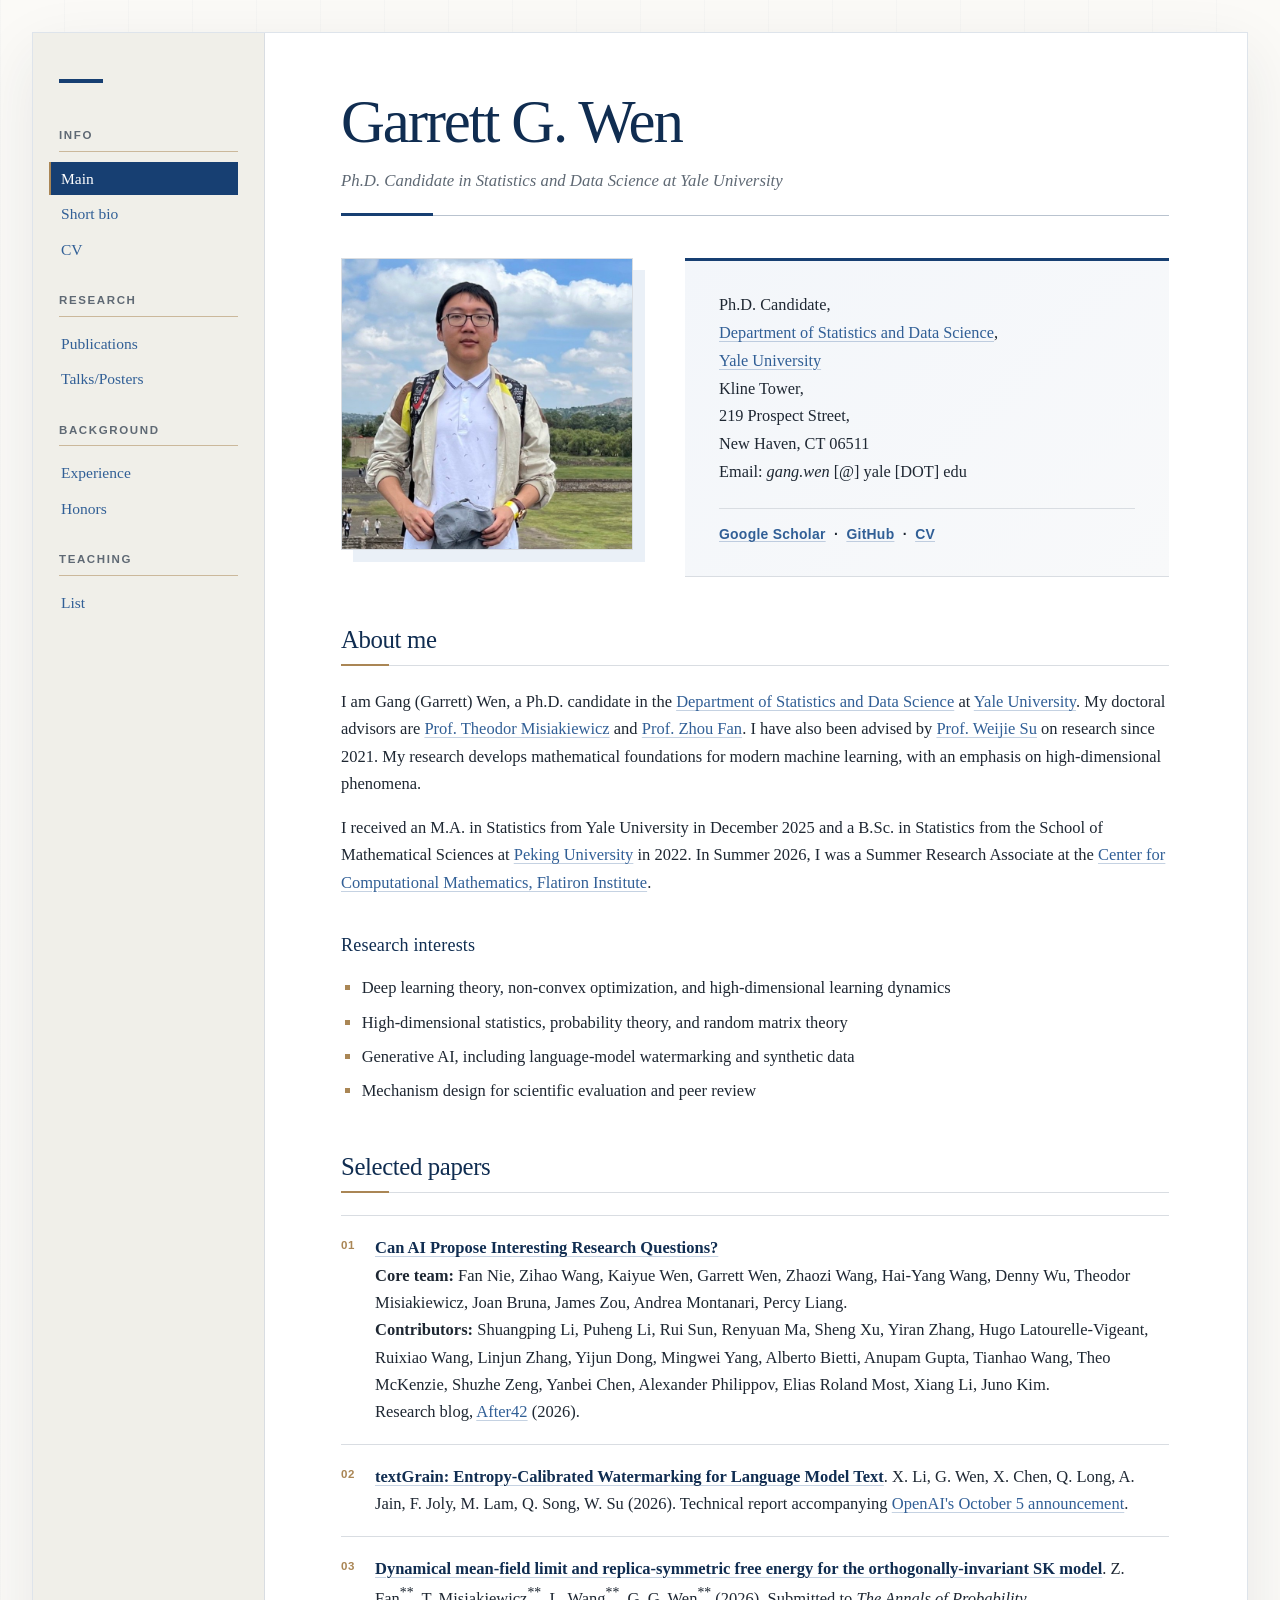
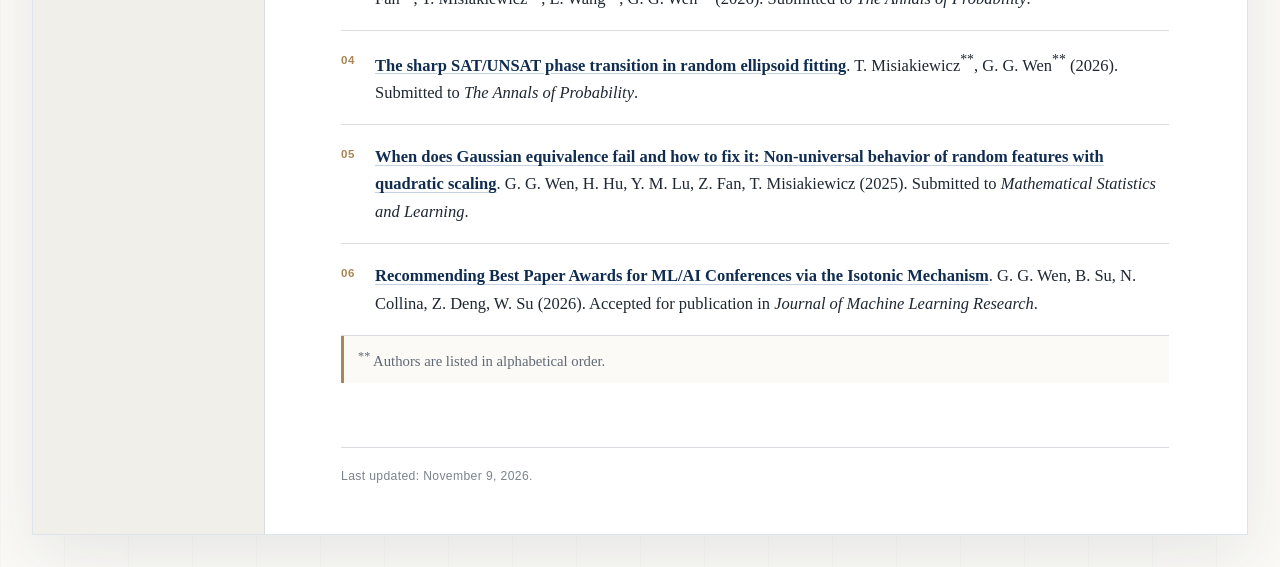
==== commit a0596d2a: "Remove homepage research-topic tagline" ====
--- a/index.html
+++ b/index.html
@@ -41,7 +41,6 @@
 
   <main id="layout-content">
     <div id="toptitle" class="hero-title">
-      <p class="eyebrow">Statistics · Machine Learning · Probability</p>
       <h1>Garrett G. Wen</h1>
       <p class="hero-subtitle">Ph.D. Candidate in Statistics and Data Science at Yale University</p>
     </div>
